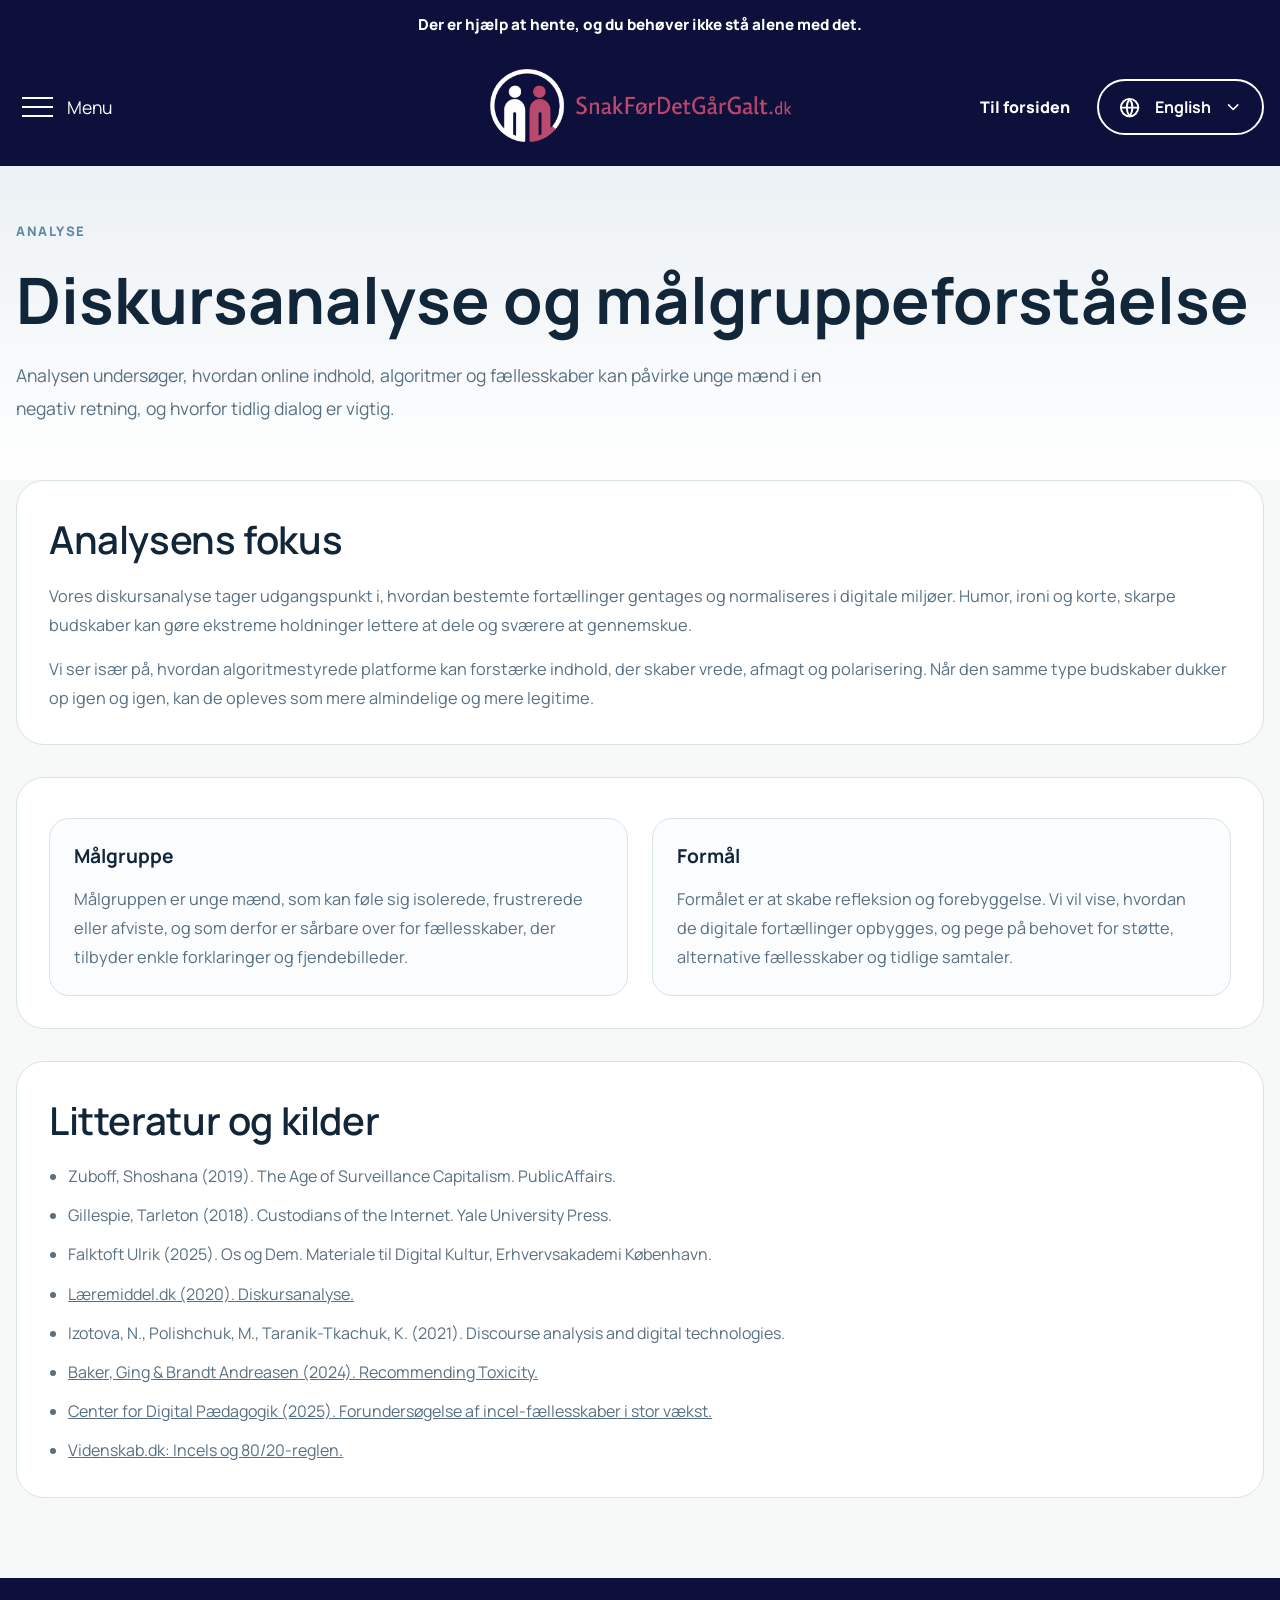
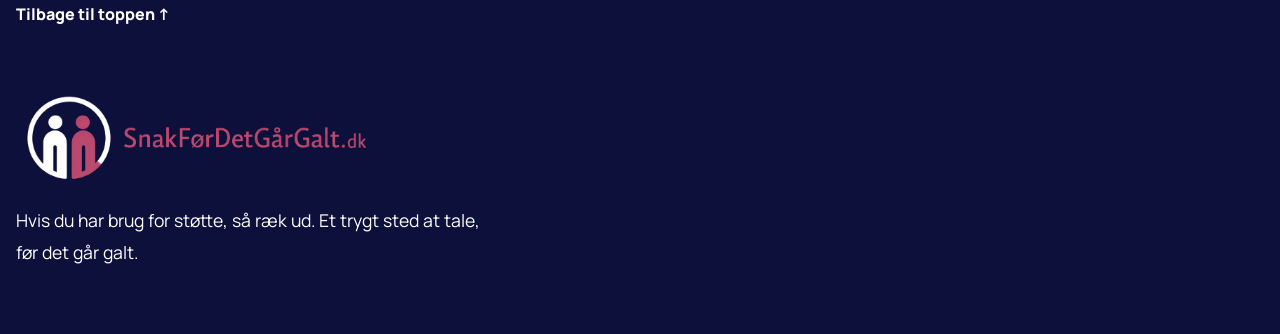
==== analyse.html @ 20763257 "om projekt side og oprydning på forside, plus logo rettet og dark/lighmodee" ====
<!DOCTYPE html>
<html lang="da">
  <head>
    <meta charset="UTF-8" />
    <meta name="viewport" content="width=device-width, initial-scale=1.0" />
    <title>Analyse | SnakFørDetGårGalt.dk</title>
    <meta
      name="description"
      content="Læs analysen bag SnakFørDetGårGalt.dk og projektets arbejde med digitale fællesskaber, algoritmer og forebyggelse."
    />
    <link rel="preconnect" href="https://fonts.googleapis.com" />
    <link rel="preconnect" href="https://fonts.gstatic.com" crossorigin />
    <link
      href="https://fonts.googleapis.com/css2?family=Fraunces:wght@600&family=Manrope:wght@400;500;600;700;800&display=swap"
      rel="stylesheet"
    />
    <link rel="stylesheet" href="style.css" />
  </head>
  <body>
    <a class="skip-link" href="#mainContent">
      <span data-lang="da">Gå til indhold</span>
      <span data-lang="en" hidden>Skip to content</span>
    </a>

    <div class="top-banner">
      <p data-i18n="banner.text">Der er hjælp at hente, og du behøver ikke stå alene med det.</p>
    </div>

    <header class="site-header">
      <div class="header-inner">
        <button class="menu-button" id="menuToggle" type="button" aria-expanded="false" aria-controls="siteMenu">
          <span class="hamburger" aria-hidden="true"></span>
          <span data-i18n="menu.button">Menu</span>
        </button>

        <a class="brand" href="index.html" aria-label="SnakFørDetGårGalt.dk">
          <img src="logo_uden_baggrund.png" alt="SnakFørDetGårGalt.dk" class="brand-image" />
        </a>

        <div class="header-tools">
          <a class="page-back-link" href="index.html">
            <span data-lang="da">Til forsiden</span>
            <span data-lang="en" hidden>Back to home</span>
          </a>
          <button class="language-pill" id="languageToggle" type="button" aria-label="Change language">
            <span class="globe" aria-hidden="true"><svg viewBox="0 0 24 24"><circle cx="12" cy="12" r="9"/><path d="M3 12h18"/><path d="M12 3a15 15 0 0 1 0 18"/><path d="M12 3a15 15 0 0 0 0 18"/></svg></span>
            <span id="languageLabel">English</span>
            <span class="caret" aria-hidden="true"><svg viewBox="0 0 24 24"><path d="M6 9l6 6 6-6"/></svg></span>
          </button>
        </div>
      </div>
    </header>

    <aside class="menu-overlay" id="siteMenu" hidden>
      <div class="menu-panel">
        <button class="menu-close" id="menuClose" type="button">
          <span class="close-icon" aria-hidden="true">×</span>
          <span data-i18n="menu.close">Luk menu</span>
        </button>

        <nav class="menu-list" aria-label="Hovednavigation">
          <a class="menu-item" href="index.html"><span data-i18n="menu.home">Hjem</span></a>
          <a class="menu-item" href="om-projektet.html"><span data-i18n="menu.about">Om projektet</span></a>
          <a class="menu-item" href="analyse.html"><span data-lang="da">Analyse</span><span data-lang="en" hidden>Analysis</span></a>
          <a class="menu-item" href="medieprodukt.html"><span data-lang="da">Medieprodukt</span><span data-lang="en" hidden>Media Product</span></a>
        </nav>
      </div>
    </aside>

    <main id="mainContent">
      <section class="subpage-hero" id="top">
        <div class="content-section">
          <p class="eyebrow"><span data-lang="da">Analyse</span><span data-lang="en" hidden>Analysis</span></p>
          <h1 class="subpage-title"><span data-lang="da">Diskursanalyse og målgruppeforståelse</span><span data-lang="en" hidden>Discourse analysis and understanding the target group</span></h1>
          <p class="subpage-lead"><span data-lang="da">Analysen undersøger, hvordan online indhold, algoritmer og fællesskaber kan påvirke unge mænd i en negativ retning, og hvorfor tidlig dialog er vigtig.</span><span data-lang="en" hidden>The analysis explores how online content, algorithms, and communities can influence young men in a negative direction, and why early dialogue matters.</span></p>
        </div>
      </section>

      <section class="content-section">
        <article class="resource-card subpage-card">
          <div class="production-copy">
            <h2><span data-lang="da">Analysens fokus</span><span data-lang="en" hidden>Focus of the analysis</span></h2>
            <p><span data-lang="da">Vores diskursanalyse tager udgangspunkt i, hvordan bestemte fortællinger gentages og normaliseres i digitale miljøer. Humor, ironi og korte, skarpe budskaber kan gøre ekstreme holdninger lettere at dele og sværere at gennemskue.</span><span data-lang="en" hidden>Our discourse analysis focuses on how certain narratives are repeated and normalized in digital environments. Humor, irony, and short sharp messages can make extreme attitudes easier to share and harder to recognize.</span></p>
            <p><span data-lang="da">Vi ser især på, hvordan algoritmestyrede platforme kan forstærke indhold, der skaber vrede, afmagt og polarisering. Når den samme type budskaber dukker op igen og igen, kan de opleves som mere almindelige og mere legitime.</span><span data-lang="en" hidden>We especially look at how algorithm-driven platforms can amplify content that creates anger, powerlessness, and polarization. When the same type of messages appears again and again, they can feel more common and more legitimate.</span></p>
          </div>
        </article>
      </section>

      <section class="content-section">
        <article class="resource-card subpage-card">
          <div class="production-grid">
            <section class="production-panel">
              <h3><span data-lang="da">Målgruppe</span><span data-lang="en" hidden>Target group</span></h3>
              <p><span data-lang="da">Målgruppen er unge mænd, som kan føle sig isolerede, frustrerede eller afviste, og som derfor er sårbare over for fællesskaber, der tilbyder enkle forklaringer og fjendebilleder.</span><span data-lang="en" hidden>The target group is young men who may feel isolated, frustrated, or rejected, and are therefore vulnerable to communities that offer simple explanations and enemies.</span></p>
            </section>
            <section class="production-panel">
              <h3><span data-lang="da">Formål</span><span data-lang="en" hidden>Purpose</span></h3>
              <p><span data-lang="da">Formålet er at skabe refleksion og forebyggelse. Vi vil vise, hvordan de digitale fortællinger opbygges, og pege på behovet for støtte, alternative fællesskaber og tidlige samtaler.</span><span data-lang="en" hidden>The purpose is to create reflection and prevention. We want to show how digital narratives are built and point to the need for support, alternative communities, and early conversations.</span></p>
            </section>
          </div>
        </article>
      </section>

      <section class="content-section">
        <article class="resource-card subpage-card">
          <div class="production-copy">
            <h2><span data-lang="da">Litteratur og kilder</span><span data-lang="en" hidden>Literature and sources</span></h2>
            <ul class="production-list">
              <li>Zuboff, Shoshana (2019). The Age of Surveillance Capitalism. PublicAffairs.</li>
              <li>Gillespie, Tarleton (2018). Custodians of the Internet. Yale University Press.</li>
              <li>Falktoft Ulrik (2025). Os og Dem. Materiale til Digital Kultur, Erhvervsakademi København.</li>
              <li><a href="https://laeremiddel.dk/wp-content/uploads/2021/04/Diskursanalyse_printversion_2020.pdf" target="_blank" rel="noreferrer">Læremiddel.dk (2020). Diskursanalyse.</a></li>
              <li>Izotova, N., Polishchuk, M., Taranik-Tkachuk, K. (2021). Discourse analysis and digital technologies.</li>
              <li><a href="https://www.dcu.ie/sites/default/files/advanced_processing_technology_editor/2025-12/1.-recommending-toxicity_the-role-of-algorithmic-recommender-functions-on-youtube-shorts-and-tiktok-in-promoting-male-supremacist-influencers-2.pdf" target="_blank" rel="noreferrer">Baker, Ging & Brandt Andreasen (2024). Recommending Toxicity.</a></li>
              <li><a href="https://cfdp.dk/wp-content/uploads/2025/04/Forundersoegelse-Incelfaellesskaber-i-stor-vaekst-Center-for-Digital-Paedagogik.pdf" target="_blank" rel="noreferrer">Center for Digital Pædagogik (2025). Forundersøgelse af incel-fællesskaber i stor vækst.</a></li>
              <li><a href="https://videnskab.dk/kultur-samfund/incels-og-80-20-reglen-forstaa-forskning-bag-kvindehadet-i-ny-tv-serie/" target="_blank" rel="noreferrer">Videnskab.dk: Incels og 80/20-reglen.</a></li>
            </ul>
          </div>
        </article>
      </section>
    </main>

    <footer class="site-footer">
      <a class="return-top" href="#top"><span data-lang="da">Tilbage til toppen ↑</span><span data-lang="en" hidden>Back to top ↑</span></a>
      <div class="footer-main">
        <div class="footer-brand-block">
          <div class="footer-logo">
          <img src="logo_uden_baggrund.png" alt="SnakFørDetGårGalt.dk" class="footer-logo-image" />
          </div>
          <p><span data-lang="da">Hvis du har brug for støtte, så ræk ud. Et trygt sted at tale, før det går galt.</span><span data-lang="en" hidden>If you need support, reach out. A safe place to talk before things go wrong.</span></p>
        </div>
      </div>
    </footer>

    <script src="script.js"></script>
  </body>
</html>
---- style.css ----
﻿:root {
  --blue: #5f89a6;
  --blue-dark: #0d103b;
  --blue-deep: #12263a;
  --line: #84a8c0;
  --bg: #f7f9f8;
  --soft: #eef3f1;
  --text: #10202f;
  --muted: #587083;
  --border: #d8e2e7;
  --surface: #ffffff;
}

body.theme-dark {
  --bg: #101522;
  --soft: #1a2334;
  --text: #edf3f8;
  --muted: #b3c1cf;
  --border: #2d3a50;
  --surface: #161d2b;
  --blue: #edf3f8;
  --blue-dark: #0d103b;
  --blue-deep: #edf3f8;
  --line: #4f6882;
}

* { box-sizing: border-box; }
html { scroll-behavior: smooth; }
body { margin: 0; background: var(--bg); color: var(--text); font-family: "Manrope", sans-serif; }
a { color: inherit; text-decoration: none; }
.skip-link { position: absolute; left: -999px; }
.skip-link:focus { left: 1rem; top: 1rem; z-index: 1000; background: white; padding: 0.75rem 1rem; }

.top-banner { background: var(--blue-dark); color: white; text-align: center; padding: 0.85rem 1rem; font-weight: 800; }
.top-banner p { margin: 0; font-size: 0.95rem; }

.contact-strip { background: var(--blue-dark); border-bottom: 0; }
.contact-strip-inner, .header-inner, .hero-inner, .content-section, .chat-section, .footer-main, .return-top {
  width: min(100% - 2rem, 1400px);
  margin: 0 auto;
}

.contact-strip-inner {
  display: flex;
  justify-content: center;
  gap: 2.25rem;
  padding: 1rem 0;
  flex-wrap: wrap;
}

.contact-strip-inner a, .menu-quick-links a {
  display: inline-flex;
  gap: 0.55rem;
  align-items: center;
  color: white;
  font-weight: 800;
  font-size: 1rem;
}

.menu-quick-links a {
  color: var(--blue-dark);
}

.icon {
  display: inline-flex;
  align-items: center;
  justify-content: center;
  width: 1.35rem;
  height: 1.35rem;
  line-height: 1;
  flex: 0 0 1.35rem;
}

.icon svg,
.search-icon svg,
.globe svg,
.search-submit svg,
.caret svg {
  width: 100%;
  height: 100%;
  display: block;
  stroke: currentColor;
  fill: none;
  stroke-width: 2;
  stroke-linecap: round;
  stroke-linejoin: round;
}
.site-header {
  position: sticky;
  top: 0;
  z-index: 30;
  background: var(--blue-dark);
  border-bottom: 0;
}

.header-inner {
  display: grid;
  grid-template-columns: 1fr auto 1fr;
  align-items: center;
  min-height: 118px;
}

.header-tools {
  justify-self: end;
  display: flex;
  align-items: center;
  gap: 0.4rem;
}

.menu-button, .language-pill {
  display: inline-flex;
  align-items: center;
  gap: 0.85rem;
  background: transparent;
  border: 0;
  color: white;
  font: inherit;
  font-size: 1rem;
  cursor: pointer;
}

.menu-button { justify-self: start; font-size: 1.1rem; }
.hamburger { width: 31px; height: 2px; background: currentColor; position: relative; }
.hamburger::before, .hamburger::after {
  content: "";
  position: absolute;
  left: 0;
  width: 31px;
  height: 2px;
  background: currentColor;
}
.hamburger::before { top: -9px; }
.hamburger::after { top: 9px; }

.brand, .footer-logo {
  display: flex;
  align-items: center;
}

.brand { justify-self: center; }

.brand-image {
  display: block;
  width: min(320px, 32vw);
  height: auto;
}

.footer-logo-image {
  display: block;
  width: min(360px, 100%);
  height: auto;
}

.language-pill {
  border: 2px solid #ffffff;
  border-radius: 999px;
  padding: 0.9rem 1.2rem;
  font-weight: 700;
  justify-content: center;
}

.globe,
.caret {
  display: inline-flex;
  align-items: center;
  justify-content: center;
  line-height: 1;
}

.globe {
  width: 1.45rem;
  height: 1.45rem;
  flex: 0 0 1.45rem;
}

.caret {
  width: 1.15rem;
  height: 1.15rem;
  flex: 0 0 1.15rem;
  transform: none;
}

.search-trigger {
  display: inline-flex;
  align-items: center;
  gap: 0.85rem;
  border: 0;
  background: transparent;
  color: white;
  font: inherit;
  cursor: pointer;
}

.search-icon {
  display: inline-flex;
  align-items: center;
  justify-content: center;
  width: 1.65rem;
  height: 1.65rem;
  line-height: 1;
}

.search-panel {
  position: fixed;
  top: 118px;
  left: 50%;
  transform: translateX(-50%);
  z-index: 35;
  width: min(calc(100% - 4.5rem), 1065px);
}

.search-panel-inner {
  background: #0d103b;
  border: 1px solid #0d103b;
  border-radius: 24px;
  padding: 1.2rem 1.2rem 1rem;
  box-shadow: 0 14px 28px rgba(8, 10, 32, 0.24);
}

.search-box {
  display: grid;
  grid-template-columns: 1fr auto;
  align-items: center;
  gap: 0.75rem;
  min-height: 64px;
  padding: 0.4rem 0.45rem 0.4rem 1rem;
  border: 1px solid var(--line);
  border-radius: 16px;
  background: #f5f8fb;
}

.search-box input {
  width: 100%;
  border: 0;
  background: transparent;
  color: var(--text);
  font: inherit;
  font-size: 1rem;
}

.search-box input::placeholder {
  color: #6b7481;
  opacity: 1;
}

.search-box input:focus {
  outline: none;
}

.search-submit {
  min-width: 86px;
  height: 46px;
  margin-right: 0;
  border: 0;
  border-radius: 12px;
  background: var(--blue-dark);
  color: white;
  font-size: 1rem;
  font-weight: 700;
  cursor: pointer;
  padding: 0 1rem;
  display: inline-flex;
  align-items: center;
  justify-content: center;
}

.search-submit span {
  display: inline-flex;
  width: 1.1rem;
  height: 1.1rem;
}

.search-close {
  display: flex;
  align-items: center;
  justify-content: center;
  gap: 0.65rem;
  margin: 1.5rem auto 0;
  border: 0;
  background: transparent;
  color: white;
  font: inherit;
  font-size: 1.05rem;
  font-weight: 800;
  cursor: pointer;
}

.menu-overlay {
  position: fixed;
  inset: 0;
  background: rgba(17, 33, 79, 0.16);
  z-index: 40;
  overflow: hidden;
}

.menu-panel {
  width: min(670px, 100%);
  height: 100vh;
  background: var(--surface);
  box-shadow: 24px 0 50px rgba(17, 33, 79, 0.14);
  overflow-y: auto;
  overscroll-behavior: contain;
  -webkit-overflow-scrolling: touch;
}

.menu-close {
  width: auto;
  margin: 0.9rem 0 0 1rem;
  background: transparent;
  color: var(--text);
  border: 0;
  display: flex;
  align-items: center;
  gap: 0.8rem;
  padding: 0.5rem 0.25rem;
  font: inherit;
  font-size: 0.92rem;
  font-weight: 700;
  cursor: pointer;
  border-radius: 0;
  justify-content: flex-start;
}

.close-icon { font-size: 2.4rem; line-height: 1; font-weight: 300; }
.menu-quick-links { display: flex; gap: 1.5rem; padding: 1.2rem 2rem; border-bottom: 1px solid var(--border); flex-wrap: wrap; }
.menu-list { display: grid; }
.menu-item {
  border-bottom: 1px solid rgba(132, 168, 192, 0.7);
  color: var(--blue-deep);
  font-size: clamp(1.1rem, 2.1vw, 1.45rem);
  font-weight: 600;
  letter-spacing: 0.01em;
}
.menu-item > span, .menu-item > a, .menu-item summary, .menu-item[href] { display: block; padding: 1.5rem 2.5rem; }
.menu-item[href] { color: var(--blue-dark); }
.menu-item summary { list-style: none; cursor: pointer; position: relative; }
.menu-item summary::-webkit-details-marker { display: none; }
.menu-item summary::after {
  content: "";
  position: absolute;
  right: 2rem;
  top: 50%;
  width: 1.15rem;
  height: 1.15rem;
  transform: translateY(-50%);
  border-right: 3px solid currentColor;
  border-bottom: 3px solid currentColor;
  rotate: 45deg;
}

.menu-item[open] summary::after {
  rotate: 225deg;
}

.submenu { display: grid; padding: 0 0 1rem; }
.submenu a {
  padding: 0.7rem 2.8rem 0.9rem;
  color: var(--muted);
  font-size: 0.95rem;
  font-weight: 500;
  line-height: 1.5;
}

.theme-menu-button {
  display: block;
  width: calc(100% - 3.2rem);
  margin: 0.25rem 1.6rem 1.25rem;
  padding: 0;
  border: 0;
  background: transparent;
  color: var(--muted);
  font: inherit;
  font-size: 0.95rem;
  font-weight: 600;
  text-align: left;
  cursor: pointer;
}

.theme-menu-button:hover,
.theme-menu-button:focus-visible {
  color: var(--blue-dark);
  outline: none;
}
.menu-feature-buttons {
  display: grid;
  grid-template-columns: repeat(2, minmax(0, 1fr));
  gap: 1rem;
  padding: 1.5rem 2rem 2rem;
}

.menu-feature-button,
.production-page-link,
.page-back-link {
  display: inline-flex;
  align-items: center;
  justify-content: center;
  min-height: 58px;
  padding: 0.9rem 1.25rem;
  border-radius: 999px;
  background: var(--blue-dark);
  color: white;
  font-weight: 800;
  text-align: center;
}

.hero {
  padding: 1rem 0 4.5rem;
  background:
    linear-gradient(180deg, rgba(95, 137, 166, 0.08), rgba(95, 137, 166, 0)),
    var(--bg);
}

.hero-inner { max-width: 1120px; }

.hero-intro {
  max-width: 900px;
  margin: 0 auto;
  text-align: center;
}

.hero-kicker {
  margin: 1.5rem 0 0;
  color: var(--blue);
  font-size: 0.82rem;
  font-weight: 800;
  letter-spacing: 0.14em;
  text-transform: uppercase;
}

.hero h1 {
  max-width: 12ch;
  margin: 1.25rem auto 0;
  font-size: clamp(3rem, 5vw, 5.3rem);
  line-height: 1.02;
  font-weight: 800;
  text-align: center;
  color: var(--blue-deep);
}

.hero-copy {
  max-width: 54rem;
  margin: 1.8rem auto 0;
  font-size: clamp(1.15rem, 2vw, 1.5rem);
  line-height: 1.8;
  text-align: center;
  color: var(--blue-deep);
}

.help-cards {
  display: flex;
  justify-content: center;
  gap: 1rem;
  flex-wrap: wrap;
  margin-top: 3rem;
}

.help-card {
  display: inline-flex;
  align-items: center;
  justify-content: center;
  gap: 0.7rem;
  min-width: 195px;
  padding: 1.45rem 2rem;
  background: var(--blue-dark);
  color: white;
  border-radius: 999px;
  font-size: 1rem;
  font-weight: 800;
}

.help-card.wide { min-width: 290px; }
.content-section { padding: 0 0 2rem; }
.info-card, .resource-card, .chat-shell { border: 1px solid var(--border); background: var(--surface); }
.info-card, .resource-card { padding: 2rem; }
.info-card.soft { background: var(--soft); }
.resource-card { border-radius: 20px; }
.resource-layout {
  display: grid;
  grid-template-columns: minmax(0, 1.2fr) minmax(260px, 0.8fr);
  gap: 1.5rem;
  align-items: center;
}

.resource-copy {
  min-width: 0;
}

.resource-layout .resource-copy {
  display: flex;
  flex-direction: column;
  justify-content: center;
}

.resource-layout .resource-copy .resource-download {
  align-self: flex-start;
}

.project-material-label {
  margin: 0.5rem 0 0;
  font-weight: 800;
  color: var(--blue-deep);
}

.resource-image-wrap {
  display: flex;
  flex-direction: column;
  justify-content: center;
  align-items: center;
  gap: 0.9rem;
}

.resource-image {
  width: 100%;
  max-width: 340px;
  height: auto;
  border-radius: 20px;
  display: block;
  opacity: 0.78;
  filter: brightness(1.12);
}

.resource-download {
  color: var(--blue);
  font-weight: 800;
  text-decoration: underline;
  text-align: center;
}
.production-card {
  border-radius: 20px;
}
.production-copy {
  display: grid;
  gap: 1rem;
}
.production-copy > p {
  margin: 0;
}
.production-links {
  display: flex;
  flex-wrap: wrap;
  gap: 1rem 1.5rem;
  margin-top: 0.25rem;
}
.production-links a {
  color: var(--blue);
  font-weight: 800;
  text-decoration: underline;
}
.production-button-grid {
  display: grid;
  grid-template-columns: repeat(2, minmax(0, 1fr));
  gap: 1rem;
  margin-top: 0.5rem;
}
.project-page-link {
  display: inline-flex;
  align-items: center;
  justify-content: center;
  margin-top: 1rem;
  min-height: 54px;
  padding: 0.85rem 1.25rem;
  border: 1px solid var(--line);
  border-radius: 999px;
  color: var(--blue-dark);
  font-weight: 700;
  width: fit-content;
}
.production-quote {
  margin: 0.5rem 0 0;
  padding: 1.25rem 1.4rem;
  border-left: 4px solid var(--blue);
  background: #f3f7fb;
  border-radius: 20px;
  color: var(--blue-deep);
  font-size: 1.05rem;
  line-height: 1.8;
}
.production-grid {
  display: grid;
  grid-template-columns: repeat(2, minmax(0, 1fr));
  gap: 1.5rem;
  margin-top: 0.5rem;
}
.production-panel {
  padding: 1.5rem;
  border: 1px solid var(--border);
  border-radius: 20px;
  background: #fbfcfd;
}
.production-panel h3 {
  margin: 0 0 1rem;
  color: var(--blue-deep);
  font-size: 1.2rem;
}
.production-panel p {
  margin: 0 0 1rem;
}
.production-panel p:last-child {
  margin-bottom: 0;
}
.production-list {
  margin: 0;
  padding-left: 1.2rem;
  display: grid;
  gap: 0.75rem;
  color: var(--muted);
  line-height: 1.7;
}
.production-list a {
  color: var(--muted);
  text-decoration: underline;
}
.subpage-hero {
  padding: 3.5rem 0 1.5rem;
  background:
    linear-gradient(180deg, rgba(95, 137, 166, 0.12), rgba(95, 137, 166, 0)),
    var(--surface);
}

.subpage-title {
  margin: 0;
  font-size: clamp(2.4rem, 5vw, 4.2rem);
  color: var(--blue-deep);
}

.subpage-lead {
  max-width: 52rem;
  margin: 1rem 0 0;
  color: var(--muted);
  font-size: 1.1rem;
  line-height: 1.85;
}

.subpage-action-grid {
  max-width: 32rem;
  margin-top: 1.5rem;
}

.subpage-card {
  border-radius: 28px;
}
.eyebrow { margin: 0 0 1rem; color: var(--blue); font-size: 0.82rem; font-weight: 800; letter-spacing: 0.12em; text-transform: uppercase; }
h2 { margin: 0; font-family: "Fraunces", serif; font-size: clamp(1.9rem, 3.4vw, 3rem); }
.production-copy h2 {
  font-family: "Manrope", sans-serif;
  font-size: clamp(1.8rem, 3vw, 2.5rem);
  font-weight: 600;
  letter-spacing: -0.01em;
  color: var(--blue-deep);
}
.info-card p, .resource-card p { color: var(--muted); line-height: 1.75; font-size: 1.02rem; }

.feature-stack {
  display: grid;
  gap: 2.25rem;
}

.feature-band {
  position: relative;
  min-height: 470px;
  display: flex;
  align-items: center;
}

.feature-visual {
  width: min(100%, 980px);
  height: 470px;
  border-radius: 20px;
  position: relative;
  overflow: hidden;
}

.feature-image {
  width: 100%;
  height: 100%;
  object-fit: cover;
  display: block;
  border-radius: 20px;
}

.teal-visual {
  margin-left: auto;
  background:
    linear-gradient(90deg, rgba(91, 138, 171, 0.78), rgba(91, 138, 171, 0.12)),
    linear-gradient(135deg, #d8e8ef, #edf4f1 58%, #d9ece3);
}

.forest-visual {
  margin-right: auto;
  background:
    linear-gradient(90deg, rgba(54, 109, 99, 0.72), rgba(54, 109, 99, 0.12)),
    linear-gradient(135deg, #d6e4dc, #edf3ef 54%, #d3e8e1);
}

.rose-visual {
  margin-left: auto;
  background:
    linear-gradient(90deg, rgba(89, 132, 170, 0.7), rgba(170, 96, 138, 0.2)),
    linear-gradient(135deg, #dce8f0, #f1f2f6 54%, #efd8e6);
}

.visual-placeholder {
  position: absolute;
  inset: 0;
  display: flex;
  align-items: center;
  justify-content: center;
  color: rgba(16, 32, 47, 0.52);
  font-size: 1.15rem;
  font-weight: 700;
  letter-spacing: 0.08em;
  text-transform: uppercase;
}

.visual-placeholder::before,
.visual-placeholder::after {
  content: "";
  position: absolute;
  border-radius: 999px;
  background: rgba(255, 255, 255, 0.26);
}

.visual-placeholder::before {
  width: 320px;
  height: 320px;
  left: 9%;
  top: 14%;
}

.visual-placeholder::after {
  width: 420px;
  height: 420px;
  right: -80px;
  bottom: -120px;
}

.feature-copy-card {
  position: absolute;
  z-index: 2;
  width: min(100%, 650px);
  padding: 2.6rem 2.8rem;
  background: rgba(250, 251, 255, 0.96);
  border: 1px solid rgba(216, 226, 231, 0.9);
  border-radius: 28px;
  box-shadow: 0 18px 42px rgba(17, 33, 79, 0.08);
}

.feature-copy-card p {
  color: var(--text);
  font-size: 1.05rem;
  line-height: 1.8;
}

.feature-band-left .feature-copy-card {
  left: 4.5%;
}

.feature-band-right .feature-copy-card {
  right: 4.5%;
}

.chat-section { padding: 0 0 2rem; }
.chat-shell {
  border-radius: 20px;
  overflow: hidden;
  display: flex;
  flex-direction: column;
}
.chat-section.chat-expanded {
  position: fixed;
  inset: 0;
  z-index: 60;
  width: 100%;
  max-width: none;
  margin: 0;
  padding: 0;
  background: rgba(16, 32, 47, 0.28);
  display: flex;
  align-items: stretch;
  justify-content: center;
}

.chat-section.chat-expanded .chat-shell {
  width: 100%;
  height: 100vh;
  max-width: none;
  border-radius: 0;
  border: 0;
}

.chat-section.chat-expanded .chat-messages {
  max-height: none;
  height: auto;
}

.chat-section.chat-expanded .chat-input {
  padding-bottom: 1.75rem;
}

.chat-header {
  display: flex;
  justify-content: space-between;
  align-items: center;
  gap: 1rem;
  padding: 1.25rem 1.5rem;
  background: #f6f9fb;
  border-bottom: 1px solid var(--border);
  position: relative;
}

.chat-header strong { display: block; margin-bottom: 0.2rem; font-size: 1.05rem; padding-right: 2.2rem; }
.chat-header p { margin: 0; color: var(--muted); }
.status-dot {
  padding: 0.45rem 0.8rem;
  background: #dbeadf;
  color: #315d49;
  font-size: 0.85rem;
  font-weight: 800;
  border-radius: 999px;
  margin-right: 2.2rem;
}
.chat-close {
  display: block;
  position: absolute;
  right: 0.9rem;
  top: 1.1rem;
  border: 0;
  background: rgba(13, 16, 59, 0.08);
  color: var(--text);
  font: inherit;
  font-size: 1.6rem;
  line-height: 1;
  cursor: pointer;
  padding: 0.25rem 0.45rem;
  border-radius: 999px;
}

.chat-section.chat-expanded .chat-close {
  display: block;
}

.chat-messages {
  min-height: 320px;
  max-height: 430px;
  flex: 1 1 auto;
  min-width: 0;
  min-height: 0;
  overflow-y: auto;
  padding: 1.5rem;
  display: flex;
  flex-direction: column;
  gap: 0.9rem;
}

.message { max-width: 70%; padding: 1rem 1.1rem; border-radius: 20px; }
.message.assistant { background: #edf4fb; }
.message.user { margin-left: auto; background: var(--blue-dark); color: white; }
.message p { margin: 0; line-height: 1.6; }

.chat-input {
  display: grid;
  grid-template-columns: 1fr auto;
  gap: 0.75rem;
  padding: 1rem 1.5rem 1.5rem;
  border-top: 1px solid var(--border);
  flex: 0 0 auto;
  background: var(--surface);
}

.chat-input input { width: 100%; border: 1px solid var(--border); padding: 1rem; font: inherit; border-radius: 20px; }
.primary-button { border: 0; background: var(--blue-dark); color: white; font: inherit; font-weight: 800; padding: 1rem 1.4rem; cursor: pointer; border-radius: 20px; }
.source-list { margin: 1.25rem 0 0; padding-left: 1.2rem; display: grid; gap: 0.7rem; color: var(--muted); line-height: 1.7; }
.source-list a { color: var(--muted); text-decoration: underline; }

.site-footer { margin-top: 3rem; background: var(--blue-dark); color: white; }
.return-top { display: block; padding: 1.6rem 0; color: white; font-weight: 800; }
.footer-main { display: grid; grid-template-columns: 1.1fr 1fr; gap: 3rem; padding: 2.5rem 0 3rem; }
.footer-logo { align-items: flex-start; margin-bottom: 1rem; }
.footer-brand-block p { max-width: 30rem; font-size: 1.1rem; line-height: 1.8; color: white; }
.footer-main-project {
  grid-template-columns: auto 1fr auto;
  align-items: center;
}

.footer-logo-wrap {
  display: contents;
}

.footer-logo-project {
  display: flex;
  justify-content: center;
  align-items: center;
  width: 100%;
  grid-column: 2;
  justify-self: center;
  margin-bottom: 0;
}

.return-top-project {
  width: auto;
  margin: 0;
  padding: 0;
  grid-column: 1;
  justify-self: start;
  text-align: left;
  white-space: nowrap;
}

.footer-logo-project .footer-logo-image {
  width: min(320px, 32vw);
  margin: 0 auto;
}

.footer-brand-block-project {
  display: flex;
  grid-column: 3;
  justify-content: flex-end;
}

.footer-brand-block-project p {
  max-width: 18rem;
  text-align: center;
  margin: 0;
}
.footer-links-grid { display: grid; grid-template-columns: repeat(3, minmax(0, 1fr)); gap: 1.5rem; }
.footer-column { display: grid; gap: 1rem; align-content: start; }
.footer-column a { color: white; text-decoration: underline; line-height: 1.5; }
.sr-only { position: absolute; width: 1px; height: 1px; padding: 0; margin: -1px; overflow: hidden; clip: rect(0, 0, 0, 0); border: 0; }

body.theme-dark .theme-menu-button:hover,
body.theme-dark .theme-menu-button:focus-visible {
  color: white;
}

body.theme-dark .message.assistant {
  background: #243149;
}

body.theme-dark .top-banner,
body.theme-dark .contact-strip,
body.theme-dark .site-header,
body.theme-dark .search-panel-inner,
body.theme-dark .primary-button,
body.theme-dark .message.user,
body.theme-dark .site-footer {
  background: #ffffff;
  color: #10202f;
}

body.theme-dark .top-banner p,
body.theme-dark .contact-strip-inner a,
body.theme-dark .menu-button,
body.theme-dark .language-pill,
body.theme-dark .search-trigger,
body.theme-dark .primary-button,
body.theme-dark .message.user,
body.theme-dark .return-top,
body.theme-dark .footer-brand-block p,
body.theme-dark .footer-column a {
  color: #10202f;
}

body.theme-dark .language-pill {
  border-color: #10202f;
}

body.theme-dark .menu-item,
body.theme-dark .menu-item > a,
body.theme-dark .menu-item summary,
body.theme-dark .menu-item[href],
body.theme-dark .submenu a {
  color: #edf3f8;
}

body.theme-dark .menu-item summary::after {
  border-color: #edf3f8;
}

body.theme-dark .project-page-link {
  color: #edf3f8;
  border-color: #4f6882;
}

body.theme-dark .production-links a,
body.theme-dark .resource-download,
body.theme-dark .page-back-link,
body.theme-dark .menu-quick-links a,
body.theme-dark .source-list a {
  color: #edf3f8;
}

body.theme-dark .feature-copy-card {
  background: rgba(22, 29, 43, 0.94);
  border-color: rgba(79, 104, 130, 0.8);
}

body.theme-dark .feature-copy-card p,
body.theme-dark .feature-copy-card h2,
body.theme-dark .feature-copy-card .eyebrow {
  color: #edf3f8;
}

body.theme-dark .chat-header strong,
body.theme-dark .chat-header p {
  color: #edf3f8;
}

body.theme-dark .chat-header {
  background: #1b2434;
  border-bottom-color: #33445d;
}

body.theme-dark .status-dot {
  background: #243149;
  color: #edf3f8;
}

body.theme-dark .chat-close {
  background: rgba(237, 243, 248, 0.08);
  color: #edf3f8;
}

body.theme-dark .resource-card p,
body.theme-dark .production-copy > p,
body.theme-dark .production-panel p,
body.theme-dark .production-list,
body.theme-dark .production-list a,
body.theme-dark .subpage-lead {
  color: #d3dde7;
}

body.theme-dark .production-panel {
  background: #1b2434;
  border-color: #33445d;
}

body.theme-dark .production-quote {
  background: #1b2434;
  color: #edf3f8;
  border-left-color: #4f6882;
}

body.theme-dark .production-panel h3,
body.theme-dark .production-copy h2,
body.theme-dark .eyebrow,
body.theme-dark .subpage-title,
body.theme-dark h2 {
  color: #edf3f8;
}

body.theme-dark .search-box {
  background: #0f1522;
  border-color: #33445d;
}

body.theme-dark .search-box input {
  color: white;
}

body.theme-dark .search-box input::placeholder {
  color: #aebdcb;
}

body.theme-dark .page-back-link {
  border-color: #4a6078;
  color: white;
}

@media (max-width: 980px) {
  .header-inner,
  .footer-main,
  .footer-links-grid {
    grid-template-columns: 1fr;
  }
  .header-inner {
    grid-template-areas:
      "brand"
      "tools"
      "menu";
    justify-items: center;
    gap: 1rem;
    min-height: auto;
    padding: 1.2rem 0 1.4rem;
  }
  .brand {
    grid-area: brand;
    justify-self: center;
  }
  .header-tools {
    grid-area: tools;
    justify-self: center;
    width: auto;
    flex-wrap: wrap;
    justify-content: center;
  }
  .menu-button {
    grid-area: menu;
    justify-self: center;
  }
  .search-panel {
    top: 210px;
  }
  .feature-band {
    min-height: auto;
    display: grid;
    gap: 1rem;
  }
  .feature-visual {
    width: 100%;
    height: 320px;
    margin: 0;
  }
  .feature-copy-card {
    position: relative;
    left: auto;
    right: auto;
    width: 100%;
    margin-top: -3rem;
  }
  .resource-layout,
  .production-grid,
  .production-button-grid,
  .menu-feature-buttons {
    grid-template-columns: 1fr;
  }
  .footer-main-project {
    grid-template-columns: 1fr;
    justify-items: center;
    text-align: center;
  }
  .footer-logo-wrap {
    flex-direction: column;
  }
  .footer-brand-block-project {
    justify-content: center;
  }
  .footer-brand-block-project p {
    text-align: center;
  }
}

@media (max-width: 720px) {
  .contact-strip-inner {
    justify-content: center;
    gap: 1.4rem;
  }
  .header-inner {
    grid-template-columns: auto auto;
    grid-template-areas:
      "brand brand"
      "menu tools";
    align-items: center;
    gap: 0.75rem;
    padding: 0.9rem 0 1rem;
  }
  .brand-image { width: min(240px, 58vw); }
  .brand {
    grid-area: brand;
    justify-self: center;
  }
  .header-tools {
    grid-area: tools;
    justify-self: end;
    width: auto;
    gap: 0.45rem;
    justify-content: flex-end;
    flex-wrap: nowrap;
  }
  .search-trigger {
    width: auto;
    gap: 0.45rem;
    font-size: 0.92rem;
  }
  .language-pill {
    flex: 0 0 auto;
    width: auto;
    justify-content: center;
    padding: 0.7rem 0.9rem;
    font-size: 0.92rem;
  }
  .menu-button {
    grid-area: menu;
    width: auto;
    justify-content: flex-start;
    justify-self: start;
  }
  .search-panel {
    top: 222px;
    width: calc(100% - 1rem);
  }
  .search-panel-inner {
    padding: 1rem 1rem 1.2rem;
    border-radius: 24px;
  }
  .search-box {
    min-height: 58px;
    padding-left: 0.9rem;
  }
  .search-submit {
    min-width: 74px;
    height: 42px;
    font-size: 0.95rem;
  }
  .hero h1 { margin-top: 1rem; }
  .chat-input { grid-template-columns: 1fr; }
  .chat-section.chat-expanded .chat-shell { height: 100vh; }
  .chat-section.chat-expanded .chat-messages { height: auto; }
  .menu-close { width: auto; margin: 0.5rem 0 0 0.65rem; }
  .menu-quick-links { padding: 1rem; }
  .menu-item > a, .menu-item summary, .menu-item[href] { padding: 1.4rem 1.2rem; }
  .submenu a { padding: 0.7rem 1.6rem 0.9rem; }
  .help-card, .help-card.wide { width: 100%; min-width: 0; }
  .page-back-link {
    width: 100%;
  }
}
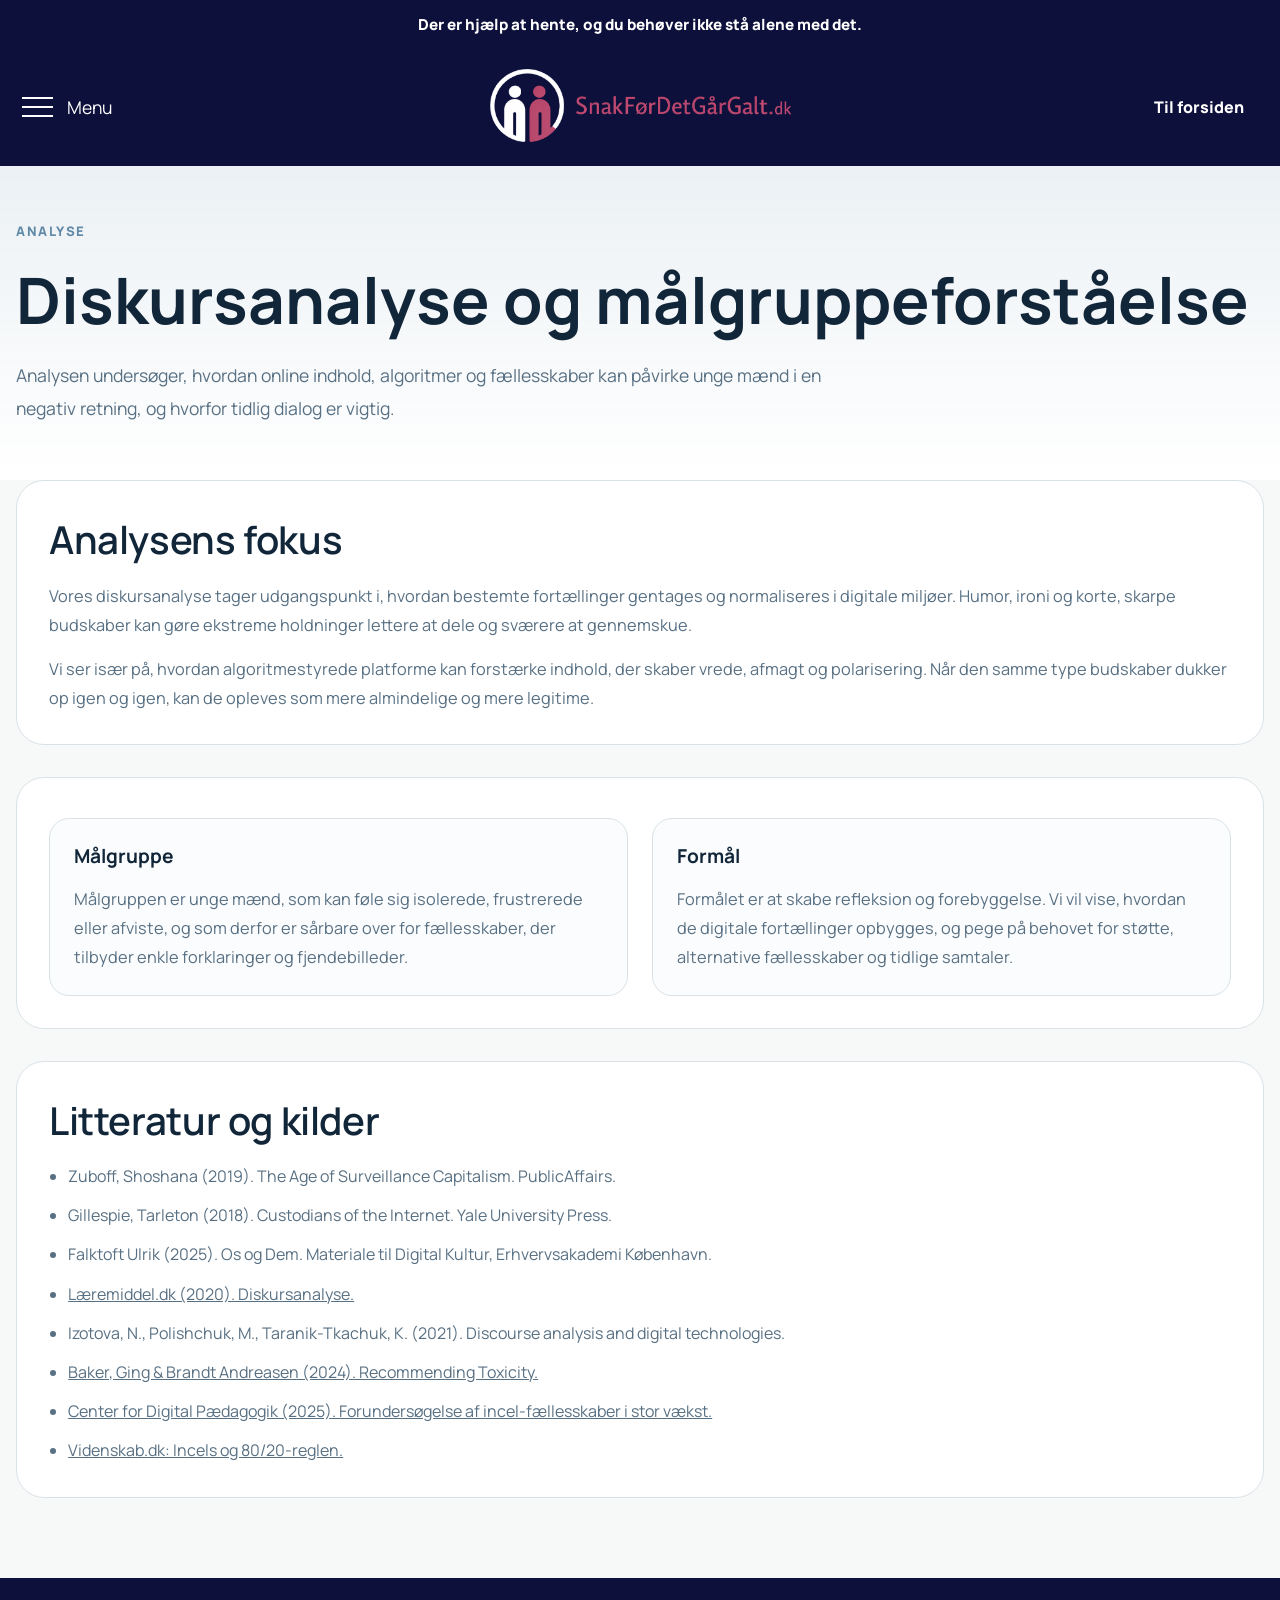
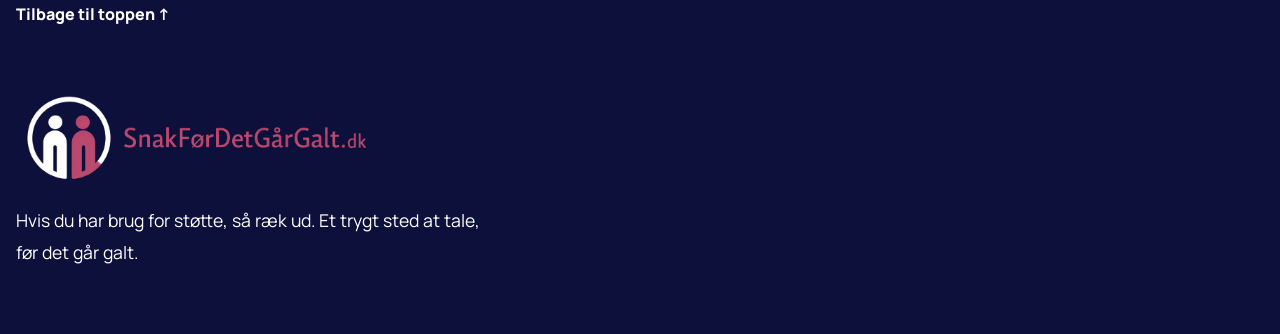
==== commit 6e022b29: "aa" ====
--- a/analyse.html
+++ b/analyse.html
@@ -42,11 +42,6 @@
             <span data-lang="da">Til forsiden</span>
             <span data-lang="en" hidden>Back to home</span>
           </a>
-          <button class="language-pill" id="languageToggle" type="button" aria-label="Change language">
-            <span class="globe" aria-hidden="true"><svg viewBox="0 0 24 24"><circle cx="12" cy="12" r="9"/><path d="M3 12h18"/><path d="M12 3a15 15 0 0 1 0 18"/><path d="M12 3a15 15 0 0 0 0 18"/></svg></span>
-            <span id="languageLabel">English</span>
-            <span class="caret" aria-hidden="true"><svg viewBox="0 0 24 24"><path d="M6 9l6 6 6-6"/></svg></span>
-          </button>
         </div>
       </div>
     </header>
@@ -63,6 +58,15 @@
           <a class="menu-item" href="om-projektet.html"><span data-i18n="menu.about">Om projektet</span></a>
           <a class="menu-item" href="analyse.html"><span data-lang="da">Analyse</span><span data-lang="en" hidden>Analysis</span></a>
           <a class="menu-item" href="medieprodukt.html"><span data-lang="da">Medieprodukt</span><span data-lang="en" hidden>Media Product</span></a>
+          <a class="menu-item" href="javascript:void(0)" aria-disabled="true"><span data-i18n="menu.interpretation">Sprog og tilgængelighed</span></a>
+          <div class="menu-accessibility-actions">
+            <button class="theme-menu-button" type="button" id="languageToggle" aria-label="Change language">
+              <span id="languageLabel">English</span>
+            </button>
+            <button class="theme-menu-button" type="button" data-theme-toggle>
+              <span data-theme-label>Dark mode</span>
+            </button>
+          </div>
         </nav>
       </div>
     </aside>
--- a/style.css
+++ b/style.css
@@ -253,8 +253,8 @@
   margin-right: 0;
   border: 0;
   border-radius: 12px;
-  background: var(--blue-dark);
-  color: white;
+  background: #ffffff;
+  color: #10202f;
   font-size: 1rem;
   font-weight: 700;
   cursor: pointer;
@@ -376,6 +376,18 @@
   cursor: pointer;
 }
 
+.menu-accessibility-actions {
+  display: grid;
+  grid-template-columns: repeat(2, minmax(0, 1fr));
+  gap: 0.75rem;
+  margin: 0.25rem 1.6rem 1.25rem;
+}
+
+.menu-accessibility-actions .theme-menu-button {
+  width: 100%;
+  margin: 0;
+}
+
 .theme-menu-button:hover,
 .theme-menu-button:focus-visible {
   color: var(--blue-dark);
@@ -940,6 +952,7 @@
 body.theme-dark .contact-strip,
 body.theme-dark .site-header,
 body.theme-dark .search-panel-inner,
+body.theme-dark .help-card,
 body.theme-dark .primary-button,
 body.theme-dark .message.user,
 body.theme-dark .site-footer {
@@ -949,6 +962,7 @@
 
 body.theme-dark .top-banner p,
 body.theme-dark .contact-strip-inner a,
+body.theme-dark .help-card,
 body.theme-dark .menu-button,
 body.theme-dark .language-pill,
 body.theme-dark .search-trigger,
@@ -1011,8 +1025,8 @@
 }
 
 body.theme-dark .status-dot {
-  background: #243149;
-  color: #edf3f8;
+  background: #dbeadf;
+  color: #315d49;
 }
 
 body.theme-dark .chat-close {
@@ -1209,6 +1223,11 @@
   .menu-quick-links { padding: 1rem; }
   .menu-item > a, .menu-item summary, .menu-item[href] { padding: 1.4rem 1.2rem; }
   .submenu a { padding: 0.7rem 1.6rem 0.9rem; }
+  .menu-accessibility-actions {
+    grid-template-columns: 1fr;
+    gap: 0.4rem;
+    margin: 0.25rem 1.2rem 1.1rem;
+  }
   .help-card, .help-card.wide { width: 100%; min-width: 0; }
   .page-back-link {
     width: 100%;
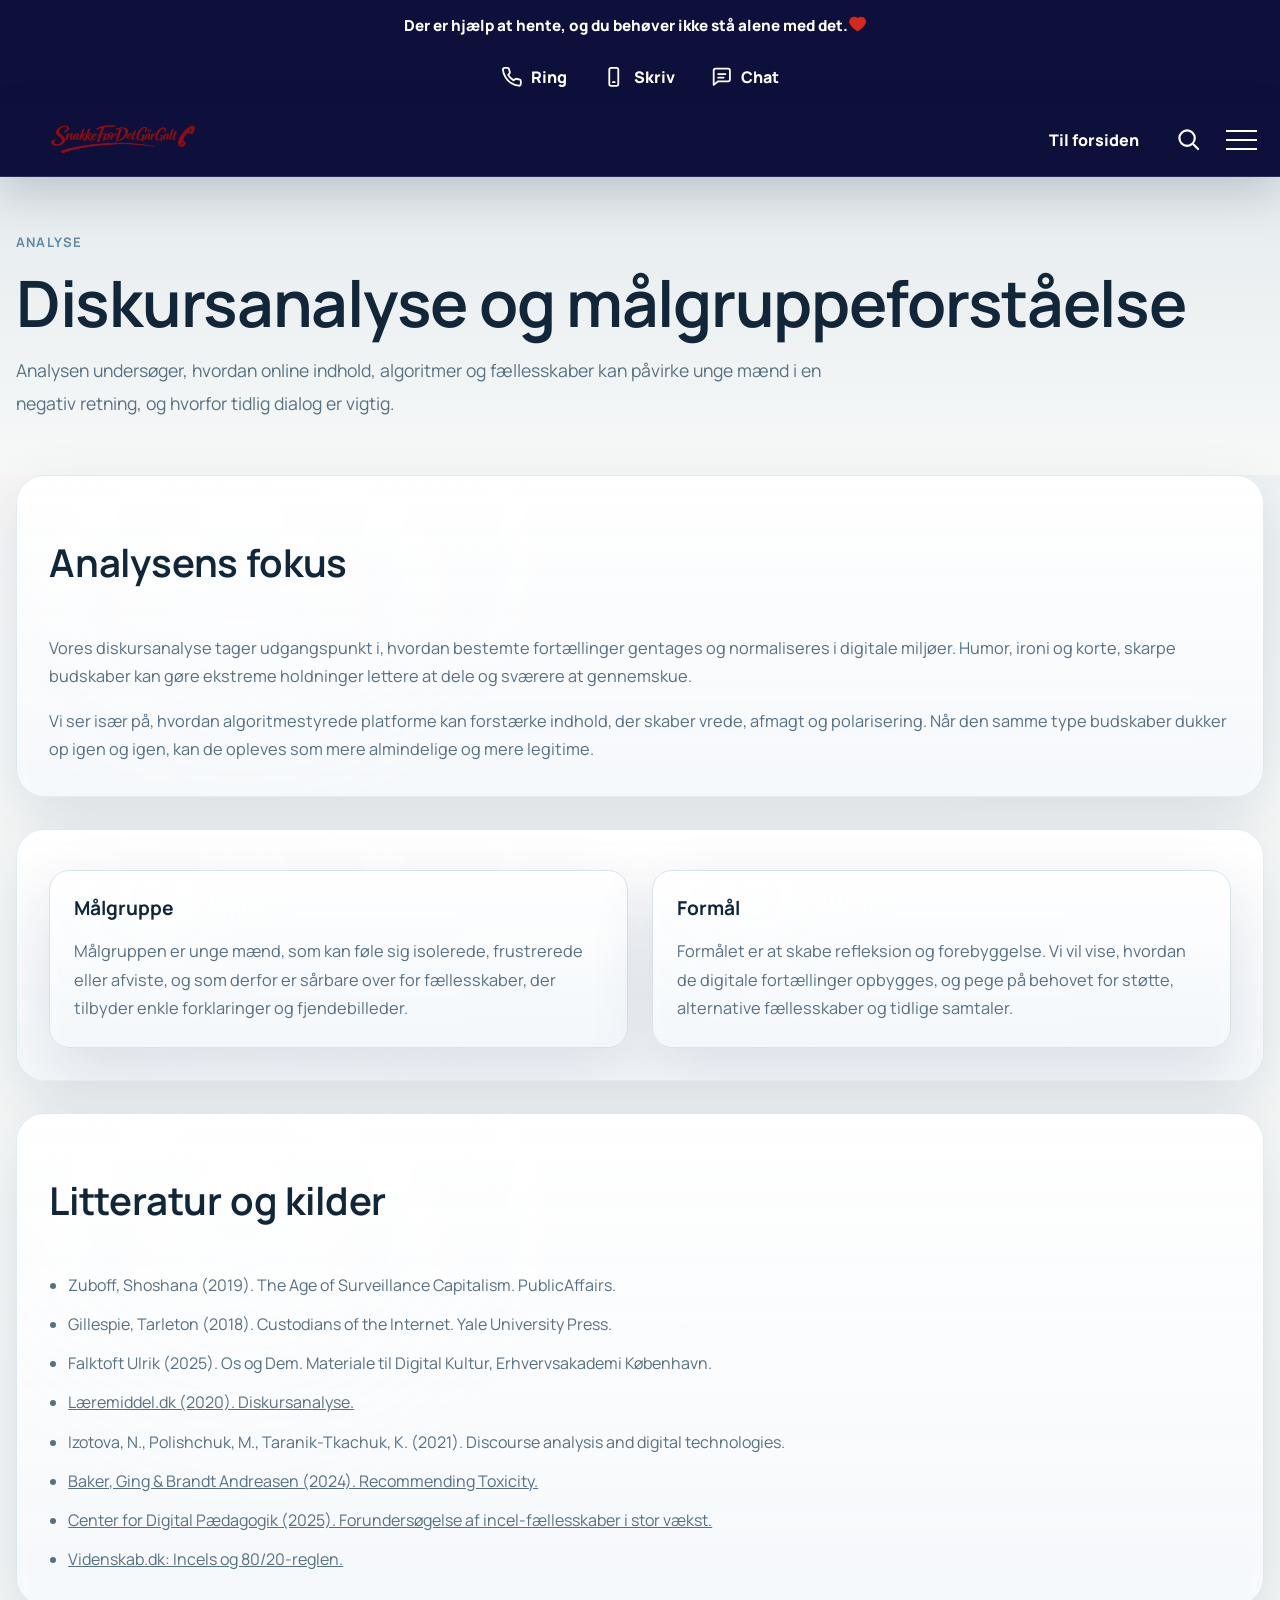
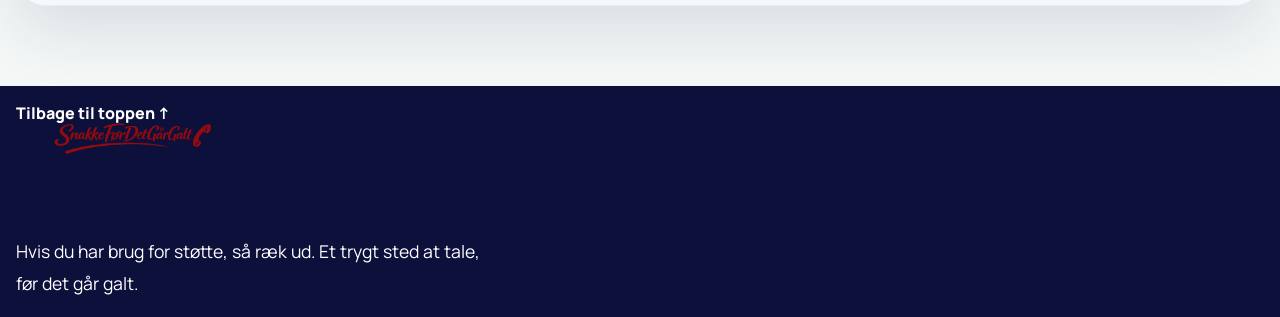
==== commit a11f964b: "last" ====
--- a/analyse.html
+++ b/analyse.html
@@ -23,18 +23,21 @@
     </a>
 
     <div class="top-banner">
-      <p data-i18n="banner.text">Der er hjælp at hente, og du behøver ikke stå alene med det.</p>
+      <p><span data-i18n="banner.text">Der er hjælp at hente, og du behøver ikke stå alene med det.</span><span class="banner-icon" aria-hidden="true"><svg viewBox="0 0 24 24"><path d="M12 21s-6.5-4.35-8.5-8A5.2 5.2 0 0 1 12 6a5.2 5.2 0 0 1 8.5 7c-2 3.65-8.5 8-8.5 8Z"/></svg></span></p>
+    </div>
+
+    <div class="contact-strip">
+      <div class="contact-strip-inner">
+        <a href="index.html#helpCards"><span class="icon" aria-hidden="true"><svg viewBox="0 0 24 24"><path d="M22 16.92v3a2 2 0 0 1-2.18 2 19.8 19.8 0 0 1-8.63-3.07A19.5 19.5 0 0 1 5.15 12.8 19.8 19.8 0 0 1 2.08 4.09 2 2 0 0 1 4.06 2h3a2 2 0 0 1 2 1.72c.12.9.33 1.78.63 2.62a2 2 0 0 1-.45 2.11L8 9.91a16 16 0 0 0 6.09 6.09l1.46-1.24a2 2 0 0 1 2.11-.45c.84.3 1.72.51 2.62.63A2 2 0 0 1 22 16.92z"/></svg></span><span data-i18n="utility.call">Ring</span></a>
+        <a href="index.html#helpCards"><span class="icon" aria-hidden="true"><svg viewBox="0 0 24 24"><rect x="7" y="2" width="10" height="20" rx="2"/><line x1="11" y1="18" x2="13" y2="18"/></svg></span><span data-i18n="utility.text">Skriv</span></a>
+        <a href="index.html#chat"><span class="icon" aria-hidden="true"><svg viewBox="0 0 24 24"><path d="M21 15a2 2 0 0 1-2 2H8l-5 4V5a2 2 0 0 1 2-2h14a2 2 0 0 1 2 2z"/><line x1="8" y1="9" x2="16" y2="9"/><line x1="8" y1="13" x2="14" y2="13"/></svg></span><span data-i18n="utility.chat">Chat</span></a>
+      </div>
     </div>
 
     <header class="site-header">
       <div class="header-inner">
-        <button class="menu-button" id="menuToggle" type="button" aria-expanded="false" aria-controls="siteMenu">
-          <span class="hamburger" aria-hidden="true"></span>
-          <span data-i18n="menu.button">Menu</span>
-        </button>
-
         <a class="brand" href="index.html" aria-label="SnakFørDetGårGalt.dk">
-          <img src="logo_uden_baggrund.png" alt="SnakFørDetGårGalt.dk" class="brand-image" />
+          <img src="logo-chatgpt.png" alt="SnakFørDetGårGalt.dk" class="brand-image" />
         </a>
 
         <div class="header-tools">
@@ -42,17 +45,35 @@
             <span data-lang="da">Til forsiden</span>
             <span data-lang="en" hidden>Back to home</span>
           </a>
+          <button class="menu-button" id="menuToggle" type="button" aria-expanded="false" aria-controls="siteMenu" aria-label="Menu">
+            <span class="hamburger" aria-hidden="true"></span>
+          </button>
+          <div class="search-shell">
+            <button class="search-trigger" id="searchTrigger" type="button" aria-expanded="false" aria-controls="searchPanel" aria-label="Søg">
+              <span class="search-icon" aria-hidden="true"><svg viewBox="0 0 24 24"><circle cx="11" cy="11" r="7"/><line x1="16.65" y1="16.65" x2="21" y2="21"/></svg></span>
+            </button>
+            <div class="search-panel" id="searchPanel" hidden>
+              <div class="search-panel-inner">
+                <form class="search-box" id="searchForm" role="search">
+                  <label class="sr-only" for="siteSearch" data-i18n="search.label">Søg på siden</label>
+                  <input
+                    id="siteSearch"
+                    name="search"
+                    type="search"
+                    placeholder="Søg"
+                    data-i18n-placeholder="search.placeholder"
+                    autocomplete="off"
+                  />
+                </form>
+              </div>
+            </div>
+          </div>
         </div>
       </div>
     </header>
 
     <aside class="menu-overlay" id="siteMenu" hidden>
       <div class="menu-panel">
-        <button class="menu-close" id="menuClose" type="button">
-          <span class="close-icon" aria-hidden="true">×</span>
-          <span data-i18n="menu.close">Luk menu</span>
-        </button>
-
         <nav class="menu-list" aria-label="Hovednavigation">
           <a class="menu-item" href="index.html"><span data-i18n="menu.home">Hjem</span></a>
           <a class="menu-item" href="om-projektet.html"><span data-i18n="menu.about">Om projektet</span></a>
@@ -80,7 +101,7 @@
         </div>
       </section>
 
-      <section class="content-section">
+      <section class="content-section" id="analysis-overview">
         <article class="resource-card subpage-card">
           <div class="production-copy">
             <h2><span data-lang="da">Analysens fokus</span><span data-lang="en" hidden>Focus of the analysis</span></h2>
@@ -90,7 +111,7 @@
         </article>
       </section>
 
-      <section class="content-section">
+      <section class="content-section" id="analysis-target-group">
         <article class="resource-card subpage-card">
           <div class="production-grid">
             <section class="production-panel">
@@ -105,7 +126,7 @@
         </article>
       </section>
 
-      <section class="content-section">
+      <section class="content-section" id="analysis-sources">
         <article class="resource-card subpage-card">
           <div class="production-copy">
             <h2><span data-lang="da">Litteratur og kilder</span><span data-lang="en" hidden>Literature and sources</span></h2>
@@ -129,7 +150,7 @@
       <div class="footer-main">
         <div class="footer-brand-block">
           <div class="footer-logo">
-          <img src="logo_uden_baggrund.png" alt="SnakFørDetGårGalt.dk" class="footer-logo-image" />
+          <img src="logo-chatgpt.png" alt="SnakFørDetGårGalt.dk" class="footer-logo-image" />
           </div>
           <p><span data-lang="da">Hvis du har brug for støtte, så ræk ud. Et trygt sted at tale, før det går galt.</span><span data-lang="en" hidden>If you need support, reach out. A safe place to talk before things go wrong.</span></p>
         </div>
--- a/style.css
+++ b/style.css
@@ -2,6 +2,8 @@
   --blue: #5f89a6;
   --blue-dark: #0d103b;
   --blue-deep: #12263a;
+  --accent-red: #d7281d;
+  --header-offset: 92px;
   --line: #84a8c0;
   --bg: #f7f9f8;
   --soft: #eef3f1;
@@ -24,15 +26,74 @@
   --line: #4f6882;
 }
 
+body.theme-dark {
+  background:
+    radial-gradient(circle at top left, rgba(215, 40, 29, 0.12), transparent 22%),
+    radial-gradient(circle at 85% 20%, rgba(95, 137, 166, 0.18), transparent 24%),
+    linear-gradient(180deg, #111726 0%, #0f1420 40%, #0c1119 100%);
+}
+
 * { box-sizing: border-box; }
 html { scroll-behavior: smooth; }
-body { margin: 0; background: var(--bg); color: var(--text); font-family: "Manrope", sans-serif; }
+body {
+  margin: 0;
+  background:
+    radial-gradient(circle at top left, rgba(215, 40, 29, 0.08), transparent 28%),
+    radial-gradient(circle at 85% 20%, rgba(95, 137, 166, 0.12), transparent 24%),
+    linear-gradient(180deg, #fbfcfd 0%, #f7f9f8 42%, #f3f7f6 100%);
+  color: var(--text);
+  font-family: "Manrope", sans-serif;
+}
 a { color: inherit; text-decoration: none; }
 .skip-link { position: absolute; left: -999px; }
 .skip-link:focus { left: 1rem; top: 1rem; z-index: 1000; background: white; padding: 0.75rem 1rem; }
 
 .top-banner { background: var(--blue-dark); color: white; text-align: center; padding: 0.85rem 1rem; font-weight: 800; }
 .top-banner p { margin: 0; font-size: 0.95rem; }
+.banner-icon {
+  display: inline-flex;
+  width: 1.2rem;
+  height: 1.2rem;
+  margin-right: 0.5rem;
+  vertical-align: -0.12em;
+  transform-origin: center;
+  transform-style: preserve-3d;
+  animation: banner-heart-beat 1.6s ease-in-out infinite;
+  filter: drop-shadow(0 0 0 rgba(215, 40, 29, 0.18));
+}
+.banner-icon svg {
+  width: 100%;
+  height: 100%;
+  display: block;
+  stroke: var(--accent-red);
+  fill: var(--accent-red);
+  stroke-width: 1.4;
+  stroke-linecap: round;
+  stroke-linejoin: round;
+}
+
+@keyframes banner-heart-beat {
+  0%, 100% {
+    transform: perspective(160px) scale(1) rotateX(0deg);
+    filter: drop-shadow(0 0 0 rgba(215, 40, 29, 0.18));
+  }
+  18% {
+    transform: perspective(160px) scale(1.14) rotateX(10deg) translateY(-0.02rem);
+    filter: drop-shadow(0 0 8px rgba(215, 40, 29, 0.28));
+  }
+  32% {
+    transform: perspective(160px) scale(0.96) rotateX(-6deg);
+    filter: drop-shadow(0 0 2px rgba(215, 40, 29, 0.16));
+  }
+  48% {
+    transform: perspective(160px) scale(1.1) rotateX(8deg);
+    filter: drop-shadow(0 0 10px rgba(215, 40, 29, 0.32));
+  }
+  64% {
+    transform: perspective(160px) scale(0.98) rotateX(-4deg);
+    filter: drop-shadow(0 0 3px rgba(215, 40, 29, 0.18));
+  }
+}
 
 .contact-strip { background: var(--blue-dark); border-bottom: 0; }
 .contact-strip-inner, .header-inner, .hero-inner, .content-section, .chat-section, .footer-main, .return-top {
@@ -88,16 +149,22 @@
 .site-header {
   position: sticky;
   top: 0;
-  z-index: 30;
+  z-index: 50;
+  width: 100%;
   background: var(--blue-dark);
-  border-bottom: 0;
+  border-bottom: 1px solid rgba(255, 255, 255, 0.12);
+  backdrop-filter: blur(18px);
 }
 
 .header-inner {
   display: grid;
-  grid-template-columns: 1fr auto 1fr;
-  align-items: center;
-  min-height: 118px;
+  grid-template-columns: 1fr auto;
+  align-items: center;
+  min-height: 72px;
+  gap: 1.5rem;
+  background: transparent;
+  border-bottom: 0;
+  backdrop-filter: none;
 }
 
 .header-tools {
@@ -105,6 +172,16 @@
   display: flex;
   align-items: center;
   gap: 0.4rem;
+  position: relative;
+  justify-content: flex-end;
+}
+
+.search-shell {
+  order: 1;
+  position: relative;
+  display: flex;
+  align-items: center;
+  justify-content: flex-end;
 }
 
 .menu-button, .language-pill {
@@ -119,8 +196,30 @@
   cursor: pointer;
 }
 
-.menu-button { justify-self: start; font-size: 1.1rem; }
-.hamburger { width: 31px; height: 2px; background: currentColor; position: relative; }
+.menu-button {
+  order: 2;
+  justify-content: center;
+  font-size: 1rem;
+  font-weight: 500;
+  letter-spacing: -0.01em;
+  width: 46px;
+  height: 46px;
+  padding: 0;
+  border-radius: 999px;
+  flex: 0 0 46px;
+}
+
+.page-back-link {
+  order: 0;
+}
+.hamburger {
+  width: 31px;
+  height: 2px;
+  background: currentColor;
+  position: relative;
+  display: block;
+  transition: background 180ms ease, transform 180ms ease;
+}
 .hamburger::before, .hamburger::after {
   content: "";
   position: absolute;
@@ -128,26 +227,43 @@
   width: 31px;
   height: 2px;
   background: currentColor;
+  transform-origin: center;
+  transition: top 180ms ease, transform 180ms ease, opacity 180ms ease;
 }
 .hamburger::before { top: -9px; }
 .hamburger::after { top: 9px; }
+.menu-button[aria-expanded="true"] .hamburger {
+  background: transparent;
+}
+.menu-button[aria-expanded="true"] .hamburger::before {
+  top: 0;
+  transform: rotate(45deg);
+}
+.menu-button[aria-expanded="true"] .hamburger::after {
+  top: 0;
+  transform: rotate(-45deg);
+}
 
 .brand, .footer-logo {
   display: flex;
   align-items: center;
 }
 
-.brand { justify-self: center; }
+.brand { justify-self: start; }
 
 .brand-image {
   display: block;
-  width: min(320px, 32vw);
-  height: auto;
+  width: min(220px, 24vw);
+  height: 46px;
+  object-fit: cover;
+  object-position: center;
+  border-radius: 0;
 }
 
 .footer-logo-image {
   display: block;
-  width: min(360px, 100%);
+  width: min(240px, 100%);
+  border-radius: 18px;
   height: auto;
 }
 
@@ -189,6 +305,22 @@
   color: white;
   font: inherit;
   cursor: pointer;
+  font-weight: 500;
+  width: 46px;
+  height: 46px;
+  justify-content: center;
+  border-radius: 999px;
+  transition: background 180ms ease, border-color 180ms ease, transform 180ms ease;
+}
+
+.menu-button:hover,
+.menu-button:focus-visible,
+.search-trigger:hover,
+.search-trigger:focus-visible {
+  background: transparent;
+  border-color: transparent;
+  transform: translateY(-1px);
+  outline: none;
 }
 
 .search-icon {
@@ -201,31 +333,41 @@
 }
 
 .search-panel {
-  position: fixed;
-  top: 118px;
-  left: 50%;
-  transform: translateX(-50%);
+  position: absolute;
+  right: calc(100% + 0.75rem);
+  top: 50%;
+  transform: translateY(-50%);
   z-index: 35;
-  width: min(calc(100% - 4.5rem), 1065px);
+  width: auto;
 }
 
 .search-panel-inner {
-  background: #0d103b;
-  border: 1px solid #0d103b;
-  border-radius: 24px;
-  padding: 1.2rem 1.2rem 1rem;
-  box-shadow: 0 14px 28px rgba(8, 10, 32, 0.24);
+  background: transparent;
+  border: 0;
+  border-radius: 0;
+  padding: 0 0 0 2.2rem;
+  box-shadow: none;
+  position: relative;
+  width: 0;
+  opacity: 0;
+  overflow: hidden;
+  transition: width 240ms ease, opacity 180ms ease;
+}
+
+.search-panel.is-open .search-panel-inner {
+  width: 420px;
+  opacity: 1;
 }
 
 .search-box {
   display: grid;
-  grid-template-columns: 1fr auto;
+  grid-template-columns: 1fr;
   align-items: center;
   gap: 0.75rem;
-  min-height: 64px;
-  padding: 0.4rem 0.45rem 0.4rem 1rem;
-  border: 1px solid var(--line);
-  border-radius: 16px;
+  min-height: 52px;
+  padding: 0.35rem 0.4rem 0.35rem 0.9rem;
+  border: 0;
+  border-radius: 20px;
   background: #f5f8fb;
 }
 
@@ -247,104 +389,152 @@
   outline: none;
 }
 
-.search-submit {
-  min-width: 86px;
-  height: 46px;
-  margin-right: 0;
-  border: 0;
-  border-radius: 12px;
-  background: #ffffff;
-  color: #10202f;
-  font-size: 1rem;
-  font-weight: 700;
-  cursor: pointer;
-  padding: 0 1rem;
-  display: inline-flex;
-  align-items: center;
-  justify-content: center;
-}
-
-.search-submit span {
-  display: inline-flex;
-  width: 1.1rem;
-  height: 1.1rem;
-}
-
-.search-close {
-  display: flex;
-  align-items: center;
-  justify-content: center;
-  gap: 0.65rem;
-  margin: 1.5rem auto 0;
-  border: 0;
-  background: transparent;
-  color: white;
-  font: inherit;
-  font-size: 1.05rem;
-  font-weight: 800;
-  cursor: pointer;
-}
-
 .menu-overlay {
   position: fixed;
-  inset: 0;
-  background: rgba(17, 33, 79, 0.16);
+  top: var(--header-offset);
+  right: 0;
+  bottom: 0;
+  left: 0;
+  background: transparent;
   z-index: 40;
   overflow: hidden;
+  display: flex;
+  align-items: flex-start;
+  justify-content: flex-end;
+  box-sizing: border-box;
+  opacity: 0;
+  visibility: hidden;
+  transition: opacity 320ms ease, visibility 320ms ease;
 }
 
 .menu-panel {
-  width: min(670px, 100%);
-  height: 100vh;
+  width: min(320px, calc(100% - 8rem));
+  height: 100%;
+  max-height: none;
   background: var(--surface);
-  box-shadow: 24px 0 50px rgba(17, 33, 79, 0.14);
+  box-shadow: none;
   overflow-y: auto;
   overscroll-behavior: contain;
   -webkit-overflow-scrolling: touch;
+  position: relative;
+  right: auto;
+  top: auto;
+  border: 0;
+  border-left: 1px solid rgba(132, 168, 192, 0.24);
+  border-top: 0;
+  border-radius: 0;
+  transform: translateX(42px);
+  opacity: 0;
+  transition: transform 360ms ease, opacity 280ms ease;
+}
+
+.menu-overlay.is-open {
+  opacity: 1;
+  visibility: visible;
+}
+
+.menu-overlay.is-open .menu-panel {
+  transform: translateX(0);
+  opacity: 1;
 }
 
 .menu-close {
   width: auto;
-  margin: 0.9rem 0 0 1rem;
+  margin: 0.45rem 0 0 1.15rem;
   background: transparent;
   color: var(--text);
   border: 0;
   display: flex;
   align-items: center;
   gap: 0.8rem;
-  padding: 0.5rem 0.25rem;
+  padding: 0.45rem 0.25rem;
   font: inherit;
-  font-size: 0.92rem;
-  font-weight: 700;
+  font-size: 0.88rem;
+  font-weight: 500;
   cursor: pointer;
   border-radius: 0;
   justify-content: flex-start;
 }
 
-.close-icon { font-size: 2.4rem; line-height: 1; font-weight: 300; }
-.menu-quick-links { display: flex; gap: 1.5rem; padding: 1.2rem 2rem; border-bottom: 1px solid var(--border); flex-wrap: wrap; }
-.menu-list { display: grid; }
+.close-icon { font-size: 2rem; line-height: 1; font-weight: 300; }
+.menu-quick-links { display: flex; gap: 1.5rem; padding: 1rem 1.7rem; border-bottom: 1px solid var(--border); flex-wrap: wrap; }
+.menu-list {
+  display: grid;
+  gap: 0;
+  margin-top: 0;
+}
 .menu-item {
-  border-bottom: 1px solid rgba(132, 168, 192, 0.7);
+  border-bottom: 1px solid rgba(132, 168, 192, 0.36);
   color: var(--blue-deep);
-  font-size: clamp(1.1rem, 2.1vw, 1.45rem);
-  font-weight: 600;
-  letter-spacing: 0.01em;
-}
-.menu-item > span, .menu-item > a, .menu-item summary, .menu-item[href] { display: block; padding: 1.5rem 2.5rem; }
+  font-size: clamp(0.88rem, 1.1vw, 0.98rem);
+  font-weight: 400;
+  letter-spacing: 0;
+}
+.menu-item > span, .menu-item > a, .menu-item summary, .menu-item[href] { display: block; padding: 0.9rem 1.4rem; }
+.menu-item-link {
+  display: flex;
+  align-items: center;
+  gap: 0.4rem;
+  width: 100%;
+  padding: 0.9rem 1.4rem;
+}
+.menu-item > a,
+.menu-item summary,
+.theme-menu-button {
+  display: flex;
+  align-items: center;
+  gap: 0.4rem;
+}
+
+.menu-option-icon {
+  display: inline-flex;
+  align-items: center;
+  justify-content: center;
+  width: 1.1rem;
+  height: 1.1rem;
+  flex: 0 0 1.1rem;
+  color: currentColor;
+  transform: translateY(0);
+}
+
+.menu-option-icon svg {
+  width: 100%;
+  height: 100%;
+  display: block;
+  stroke: currentColor;
+  fill: none;
+  stroke-width: 2.1;
+  stroke-linecap: round;
+  stroke-linejoin: round;
+}
+
+.menu-help-icon {
+  color: var(--accent-red);
+}
+
+.menu-help-icon svg {
+  stroke: var(--accent-red);
+  fill: var(--accent-red);
+  stroke-width: 1.4;
+}
+
 .menu-item[href] { color: var(--blue-dark); }
-.menu-item summary { list-style: none; cursor: pointer; position: relative; }
+.menu-item summary {
+  list-style: none;
+  cursor: pointer;
+  position: relative;
+}
 .menu-item summary::-webkit-details-marker { display: none; }
 .menu-item summary::after {
   content: "";
   position: absolute;
-  right: 2rem;
+  right: 1.05rem;
   top: 50%;
-  width: 1.15rem;
-  height: 1.15rem;
+  width: 0.72rem;
+  height: 0.72rem;
   transform: translateY(-50%);
-  border-right: 3px solid currentColor;
-  border-bottom: 3px solid currentColor;
+  border-right: 1.5px solid currentColor;
+  border-bottom: 1.5px solid currentColor;
   rotate: 45deg;
 }
 
@@ -352,40 +542,71 @@
   rotate: 225deg;
 }
 
-.submenu { display: grid; padding: 0 0 1rem; }
+.submenu { display: grid; padding: 0; }
 .submenu a {
-  padding: 0.7rem 2.8rem 0.9rem;
+  padding: 0.45rem 1.4rem 0.45rem 2.9rem;
   color: var(--muted);
-  font-size: 0.95rem;
-  font-weight: 500;
-  line-height: 1.5;
+  font-size: 0.82rem;
+  font-weight: 400;
+  line-height: 1.35;
+}
+
+.submenu-option-icon {
+  display: inline-flex;
+  align-items: center;
+  justify-content: center;
+  width: 0.95rem;
+  height: 0.95rem;
+  margin-right: 0.55rem;
+  vertical-align: -0.08em;
+}
+
+.submenu-option-icon svg {
+  width: 100%;
+  height: 100%;
+  display: block;
+  stroke: currentColor;
+  fill: none;
+  stroke-width: 2;
+  stroke-linecap: round;
+  stroke-linejoin: round;
 }
 
 .theme-menu-button {
   display: block;
-  width: calc(100% - 3.2rem);
-  margin: 0.25rem 1.6rem 1.25rem;
+  width: calc(100% - 2.8rem);
+  margin: 0.1rem 1.4rem 0.85rem;
   padding: 0;
   border: 0;
   background: transparent;
   color: var(--muted);
   font: inherit;
-  font-size: 0.95rem;
-  font-weight: 600;
+  font-size: 0.82rem;
+  font-weight: 400;
   text-align: left;
   cursor: pointer;
 }
 
 .menu-accessibility-actions {
   display: grid;
-  grid-template-columns: repeat(2, minmax(0, 1fr));
-  gap: 0.75rem;
-  margin: 0.25rem 1.6rem 1.25rem;
+  grid-template-columns: 1fr;
+  gap: 0;
+  margin: 0;
+  padding: 0 0 0.65rem;
 }
 
 .menu-accessibility-actions .theme-menu-button {
   width: 100%;
   margin: 0;
+  padding: 0.55rem 2.45rem 0.55rem;
+  font-size: 0.82rem;
+  font-weight: 400;
+  align-items: center;
+  justify-content: flex-start;
+}
+
+.menu-accessibility-actions .menu-option-icon {
+  transform: translateY(6px);
 }
 
 .theme-menu-button:hover,
@@ -416,46 +637,135 @@
 }
 
 .hero {
-  padding: 1rem 0 4.5rem;
+  position: relative;
+  overflow: hidden;
+  padding: 3.4rem 0 5.6rem;
   background:
-    linear-gradient(180deg, rgba(95, 137, 166, 0.08), rgba(95, 137, 166, 0)),
-    var(--bg);
-}
-
-.hero-inner { max-width: 1120px; }
+    radial-gradient(circle at 18% 20%, rgba(215, 40, 29, 0.12), transparent 24%),
+    radial-gradient(circle at 82% 12%, rgba(95, 137, 166, 0.16), transparent 26%),
+    linear-gradient(180deg, rgba(255, 255, 255, 0.92) 0%, rgba(255, 255, 255, 0.98) 56%, #ffffff 100%);
+}
+
+.hero::before,
+.hero::after {
+  content: "";
+  position: absolute;
+  border-radius: 999px;
+  pointer-events: none;
+}
+
+.hero::before {
+  width: 420px;
+  height: 420px;
+  left: -120px;
+  top: 36px;
+  background: radial-gradient(circle, rgba(215, 40, 29, 0.11), rgba(215, 40, 29, 0));
+}
+
+.hero::after {
+  width: 540px;
+  height: 540px;
+  right: -180px;
+  bottom: -190px;
+  background: radial-gradient(circle, rgba(95, 137, 166, 0.18), rgba(95, 137, 166, 0));
+}
+
+.hero-inner {
+  max-width: 1180px;
+  position: relative;
+  z-index: 1;
+}
+
+.hero-orb-layer {
+  position: absolute;
+  inset: 0;
+  overflow: hidden;
+  pointer-events: none;
+  z-index: 0;
+}
+
+.hero-orb {
+  position: absolute;
+  border-radius: 999px;
+  filter: blur(10px);
+  opacity: 0.55;
+  transform: translate3d(var(--orb-x, 0), var(--orb-y, 0), 0);
+  transition: transform 240ms ease-out;
+}
+
+.hero-orb-1 {
+  width: 180px;
+  height: 180px;
+  left: 7%;
+  top: 10%;
+  background: radial-gradient(circle, rgba(215, 40, 29, 0.22), rgba(215, 40, 29, 0));
+}
+
+.hero-orb-2 {
+  width: 240px;
+  height: 240px;
+  right: 10%;
+  top: 8%;
+  background: radial-gradient(circle, rgba(95, 137, 166, 0.26), rgba(95, 137, 166, 0));
+}
+
+.hero-orb-3 {
+  width: 160px;
+  height: 160px;
+  left: 18%;
+  bottom: 8%;
+  background: radial-gradient(circle, rgba(255, 255, 255, 0.55), rgba(255, 255, 255, 0));
+}
+
+.hero-orb-4 {
+  width: 220px;
+  height: 220px;
+  right: 16%;
+  bottom: 2%;
+  background: radial-gradient(circle, rgba(215, 40, 29, 0.16), rgba(215, 40, 29, 0));
+}
 
 .hero-intro {
-  max-width: 900px;
+  max-width: 980px;
   margin: 0 auto;
   text-align: center;
+  padding: 1rem 0 0;
+  border-radius: 0;
+  background: transparent;
+  border: 0;
+  box-shadow: none;
+  backdrop-filter: none;
 }
 
 .hero-kicker {
-  margin: 1.5rem 0 0;
-  color: var(--blue);
-  font-size: 0.82rem;
-  font-weight: 800;
-  letter-spacing: 0.14em;
+  margin: 0;
+  color: var(--accent-red);
+  font-size: 0.78rem;
+  font-weight: 700;
+  letter-spacing: 0.16em;
   text-transform: uppercase;
 }
 
 .hero h1 {
   max-width: 12ch;
-  margin: 1.25rem auto 0;
-  font-size: clamp(3rem, 5vw, 5.3rem);
-  line-height: 1.02;
+  margin: 1rem auto 0;
+  font-family: "Manrope", sans-serif;
+  font-size: clamp(2.9rem, 5.8vw, 5.4rem);
+  line-height: 1.01;
   font-weight: 800;
   text-align: center;
   color: var(--blue-deep);
+  letter-spacing: -0.04em;
+  text-wrap: balance;
 }
 
 .hero-copy {
-  max-width: 54rem;
-  margin: 1.8rem auto 0;
-  font-size: clamp(1.15rem, 2vw, 1.5rem);
-  line-height: 1.8;
+  max-width: 46rem;
+  margin: 1.35rem auto 0;
+  font-size: clamp(1.08rem, 1.6vw, 1.32rem);
+  line-height: 1.9;
   text-align: center;
-  color: var(--blue-deep);
+  color: #31465c;
 }
 
 .help-cards {
@@ -463,7 +773,7 @@
   justify-content: center;
   gap: 1rem;
   flex-wrap: wrap;
-  margin-top: 3rem;
+  margin-top: 2.4rem;
 }
 
 .help-card {
@@ -472,20 +782,31 @@
   justify-content: center;
   gap: 0.7rem;
   min-width: 195px;
-  padding: 1.45rem 2rem;
-  background: var(--blue-dark);
+  padding: 1.1rem 1.6rem;
+  background: linear-gradient(135deg, #10153f, #1b3152);
   color: white;
   border-radius: 999px;
-  font-size: 1rem;
+  font-size: 0.98rem;
   font-weight: 800;
+  box-shadow: 0 16px 36px rgba(16, 21, 63, 0.24);
+  transition: transform 180ms ease, box-shadow 180ms ease, filter 180ms ease;
 }
 
 .help-card.wide { min-width: 290px; }
+.help-card:hover,
+.help-card:focus-visible {
+  transform: translateY(-2px);
+  box-shadow: 0 22px 44px rgba(16, 21, 63, 0.28);
+  filter: saturate(1.05);
+}
 .content-section { padding: 0 0 2rem; }
 .info-card, .resource-card, .chat-shell { border: 1px solid var(--border); background: var(--surface); }
 .info-card, .resource-card { padding: 2rem; }
 .info-card.soft { background: var(--soft); }
-.resource-card { border-radius: 20px; }
+.resource-card {
+  border-radius: 28px;
+  box-shadow: 0 16px 42px rgba(17, 33, 79, 0.06);
+}
 .resource-layout {
   display: grid;
   grid-template-columns: minmax(0, 1.2fr) minmax(260px, 0.8fr);
@@ -525,10 +846,21 @@
   width: 100%;
   max-width: 340px;
   height: auto;
-  border-radius: 20px;
+  border-radius: 26px;
   display: block;
-  opacity: 0.78;
-  filter: brightness(1.12);
+  opacity: 0.92;
+  filter: brightness(1.06);
+  box-shadow: 0 22px 48px rgba(17, 33, 79, 0.12);
+}
+
+.resource-video {
+  width: 100%;
+  max-width: 340px;
+  height: auto;
+  border-radius: 26px;
+  display: block;
+  box-shadow: 0 22px 48px rgba(17, 33, 79, 0.12);
+  background: #000;
 }
 
 .resource-download {
@@ -538,7 +870,9 @@
   text-align: center;
 }
 .production-card {
-  border-radius: 20px;
+  border-radius: 34px;
+  padding: 2.5rem;
+  background: linear-gradient(180deg, rgba(255, 255, 255, 0.98), rgba(246, 249, 251, 0.94));
 }
 .production-copy {
   display: grid;
@@ -569,13 +903,15 @@
   align-items: center;
   justify-content: center;
   margin-top: 1rem;
-  min-height: 54px;
-  padding: 0.85rem 1.25rem;
-  border: 1px solid var(--line);
+  min-height: 56px;
+  padding: 0.9rem 1.4rem;
+  border: 1px solid rgba(13, 16, 59, 0.14);
   border-radius: 999px;
-  color: var(--blue-dark);
+  color: white;
   font-weight: 700;
   width: fit-content;
+  background: linear-gradient(135deg, #d7281d, #8f1610);
+  box-shadow: 0 16px 34px rgba(143, 22, 16, 0.2);
 }
 .production-quote {
   margin: 0.5rem 0 0;
@@ -626,13 +962,86 @@
   padding: 3.5rem 0 1.5rem;
   background:
     linear-gradient(180deg, rgba(95, 137, 166, 0.12), rgba(95, 137, 166, 0)),
-    var(--surface);
+    var(--bg);
+}
+
+.page-about {
+  background:
+    linear-gradient(180deg, #f7f9f8 0%, #f4f7f7 42%, #eff4f4 100%);
+}
+
+.page-about .content-section {
+  width: min(100% - 6rem, 1120px);
+}
+
+.page-about .subpage-hero {
+  background: transparent;
+}
+
+.page-about .subpage-hero .eyebrow {
+  color: #5f89a6;
+}
+
+.page-about .subpage-hero .subpage-title {
+  color: #11243a;
+}
+
+.page-about .subpage-hero .subpage-lead {
+  color: #42596b;
+}
+
+.page-about .subpage-card {
+  padding: 2.6rem 3rem;
+  background: rgba(255, 255, 255, 0.94);
+  border-color: rgba(216, 226, 231, 0.95);
+  box-shadow: 0 12px 34px rgba(17, 33, 79, 0.05);
+}
+
+.page-about .production-copy,
+.page-about .resource-copy {
+  max-width: 52rem;
+}
+
+.page-about .subpage-card p,
+.page-about .subpage-lead {
+  max-width: 50rem;
+}
+
+.page-about .production-panel {
+  background: #f8fbfc;
+  border-color: rgba(132, 168, 192, 0.2);
+}
+
+.page-about .production-panel h3,
+.page-about .production-copy h2,
+.page-about .subpage-title {
+  color: #11243a;
+}
+
+.page-about .eyebrow {
+  color: #5f89a6;
+}
+
+.page-about .production-list,
+.page-about .production-list a,
+.page-about .subpage-card p,
+.page-about .subpage-lead {
+  color: #42596b;
+}
+
+.page-about .resource-download,
+.page-about .production-links a {
+  color: #244f74;
 }
 
 .subpage-title {
   margin: 0;
+  font-family: "Manrope", sans-serif;
   font-size: clamp(2.4rem, 5vw, 4.2rem);
   color: var(--blue-deep);
+  font-weight: 650;
+  line-height: 1.12;
+  letter-spacing: -0.02em;
 }
 
 .subpage-lead {
@@ -651,35 +1060,59 @@
 .subpage-card {
   border-radius: 28px;
 }
-.eyebrow { margin: 0 0 1rem; color: var(--blue); font-size: 0.82rem; font-weight: 800; letter-spacing: 0.12em; text-transform: uppercase; }
-h2 { margin: 0; font-family: "Fraunces", serif; font-size: clamp(1.9rem, 3.4vw, 3rem); }
+.eyebrow { margin: 0 0 1rem; color: var(--blue); font-size: 0.82rem; font-weight: 700; letter-spacing: 0.09em; text-transform: uppercase; }
+.page-about h2 {
+  margin: 0;
+  font-family: "Manrope", sans-serif;
+  font-size: clamp(1.85rem, 3.1vw, 2.7rem);
+  font-weight: 650;
+  line-height: 1.22;
+  letter-spacing: -0.015em;
+}
 .production-copy h2 {
   font-family: "Manrope", sans-serif;
   font-size: clamp(1.8rem, 3vw, 2.5rem);
-  font-weight: 600;
+  font-weight: 650;
+  letter-spacing: -0.005em;
+  line-height: 1.2;
+  color: var(--blue-deep);
+}
+.page-about .production-panel h3 {
+  font-family: "Manrope", sans-serif;
+  font-weight: 650;
   letter-spacing: -0.01em;
-  color: var(--blue-deep);
+}
+.page-about .subpage-card p,
+.page-about .subpage-lead,
+.page-about .production-list {
+  font-size: 1.03rem;
+  line-height: 1.8;
 }
 .info-card p, .resource-card p { color: var(--muted); line-height: 1.75; font-size: 1.02rem; }
 
 .feature-stack {
   display: grid;
-  gap: 2.25rem;
+  gap: 3.1rem;
+  margin-top: -3.75rem;
+  padding-top: 0.5rem;
+  position: relative;
+  z-index: 1;
 }
 
 .feature-band {
   position: relative;
-  min-height: 470px;
+  min-height: 520px;
   display: flex;
   align-items: center;
 }
 
 .feature-visual {
   width: min(100%, 980px);
-  height: 470px;
-  border-radius: 20px;
+  height: 520px;
+  border-radius: 34px;
   position: relative;
   overflow: hidden;
+  box-shadow: 0 24px 70px rgba(17, 33, 79, 0.12);
 }
 
 .feature-image {
@@ -687,28 +1120,27 @@
   height: 100%;
   object-fit: cover;
   display: block;
-  border-radius: 20px;
+  border-radius: 34px;
+  transform: scale(1.02);
 }
 
 .teal-visual {
   margin-left: auto;
-  background:
-    linear-gradient(90deg, rgba(91, 138, 171, 0.78), rgba(91, 138, 171, 0.12)),
-    linear-gradient(135deg, #d8e8ef, #edf4f1 58%, #d9ece3);
+  background: #ffffff;
 }
 
 .forest-visual {
   margin-right: auto;
   background:
-    linear-gradient(90deg, rgba(54, 109, 99, 0.72), rgba(54, 109, 99, 0.12)),
-    linear-gradient(135deg, #d6e4dc, #edf3ef 54%, #d3e8e1);
+    linear-gradient(125deg, rgba(17, 56, 46, 0.22), rgba(54, 109, 99, 0.06)),
+    linear-gradient(135deg, #d6e5df, #eef5f1 54%, #dcebe4);
 }
 
 .rose-visual {
   margin-left: auto;
   background:
-    linear-gradient(90deg, rgba(89, 132, 170, 0.7), rgba(170, 96, 138, 0.2)),
-    linear-gradient(135deg, #dce8f0, #f1f2f6 54%, #efd8e6);
+    linear-gradient(125deg, rgba(143, 22, 16, 0.16), rgba(215, 40, 29, 0.08)),
+    linear-gradient(135deg, #e6edf5, #f7f6f8 54%, #f4e0e4);
 }
 
 .visual-placeholder {
@@ -750,11 +1182,12 @@
   position: absolute;
   z-index: 2;
   width: min(100%, 650px);
-  padding: 2.6rem 2.8rem;
-  background: rgba(250, 251, 255, 0.96);
-  border: 1px solid rgba(216, 226, 231, 0.9);
-  border-radius: 28px;
-  box-shadow: 0 18px 42px rgba(17, 33, 79, 0.08);
+  padding: 2.9rem 3rem;
+  background: #ffffff;
+  border: 1px solid #ffffff;
+  border-radius: 30px;
+  box-shadow: 0 20px 44px rgba(17, 33, 79, 0.08);
+  backdrop-filter: blur(18px);
 }
 
 .feature-copy-card p {
@@ -763,6 +1196,25 @@
   line-height: 1.8;
 }
 
+.feature-copy-card h2 {
+  font-family: "Manrope", sans-serif;
+  font-size: clamp(2rem, 3vw, 2.9rem);
+  font-weight: 750;
+  line-height: 1.08;
+  letter-spacing: -0.03em;
+}
+
+[data-reveal] {
+  opacity: 0;
+  transform: translateY(32px);
+  transition: opacity 700ms ease, transform 700ms ease;
+}
+
+[data-reveal].is-visible {
+  opacity: 1;
+  transform: translateY(0);
+}
+
 .feature-band-left .feature-copy-card {
   left: 4.5%;
 }
@@ -773,10 +1225,11 @@
 
 .chat-section { padding: 0 0 2rem; }
 .chat-shell {
-  border-radius: 20px;
+  border-radius: 30px;
   overflow: hidden;
   display: flex;
   flex-direction: column;
+  box-shadow: 0 24px 60px rgba(17, 33, 79, 0.1);
 }
 .chat-section.chat-expanded {
   position: fixed;
@@ -814,8 +1267,8 @@
   justify-content: space-between;
   align-items: center;
   gap: 1rem;
-  padding: 1.25rem 1.5rem;
-  background: #f6f9fb;
+  padding: 1.35rem 1.6rem;
+  background: linear-gradient(180deg, #f8fafc, #edf3f8);
   border-bottom: 1px solid var(--border);
   position: relative;
 }
@@ -830,14 +1283,29 @@
   font-weight: 800;
   border-radius: 999px;
   margin-right: 2.2rem;
+  box-shadow: 0 0 0 rgba(80, 166, 108, 0.3);
+  animation: online-status-blink 1.35s ease-in-out infinite;
+}
+
+@keyframes online-status-blink {
+  0%, 100% {
+    opacity: 1;
+    transform: scale(1);
+    box-shadow: 0 0 0 0 rgba(80, 166, 108, 0.32);
+  }
+  50% {
+    opacity: 0.7;
+    transform: scale(1.04);
+    box-shadow: 0 0 0 10px rgba(80, 166, 108, 0);
+  }
 }
 .chat-close {
-  display: block;
+  display: none;
   position: absolute;
   right: 0.9rem;
   top: 1.1rem;
   border: 0;
-  background: rgba(13, 16, 59, 0.08);
+  background: transparent;
   color: var(--text);
   font: inherit;
   font-size: 1.6rem;
@@ -866,32 +1334,116 @@
 
 .message { max-width: 70%; padding: 1rem 1.1rem; border-radius: 20px; }
 .message.assistant { background: #edf4fb; }
-.message.user { margin-left: auto; background: var(--blue-dark); color: white; }
+.message.user { margin-left: auto; background: #007aff; color: white; }
 .message p { margin: 0; line-height: 1.6; }
 
 .chat-input {
-  display: grid;
-  grid-template-columns: 1fr auto;
-  gap: 0.75rem;
+  display: block;
   padding: 1rem 1.5rem 1.5rem;
   border-top: 1px solid var(--border);
   flex: 0 0 auto;
   background: var(--surface);
 }
 
-.chat-input input { width: 100%; border: 1px solid var(--border); padding: 1rem; font: inherit; border-radius: 20px; }
+.chat-input-shell {
+  position: relative;
+}
+
+.chat-input input {
+  width: 100%;
+  border: 1px solid var(--border);
+  padding: 1rem;
+  font: inherit;
+  border-radius: 22px;
+  transition: padding-right 180ms ease;
+}
+
+.chat-input.has-value input {
+  padding-right: 5.6rem;
+}
+
 .primary-button { border: 0; background: var(--blue-dark); color: white; font: inherit; font-weight: 800; padding: 1rem 1.4rem; cursor: pointer; border-radius: 20px; }
+.chat-input .primary-button {
+  background: #007aff;
+  color: white;
+}
+.chat-input .primary-button:hover,
+.chat-input .primary-button:focus-visible {
+  background: #0a6be0;
+}
+
+.chat-send-button {
+  position: absolute;
+  right: 0.45rem;
+  top: 50%;
+  transform: translateY(-50%) scale(0.88);
+  width: 2.9rem;
+  height: 2.9rem;
+  min-width: 2.9rem;
+  padding: 0;
+  border-radius: 999px;
+  opacity: 0;
+  pointer-events: none;
+  display: inline-flex;
+  align-items: center;
+  justify-content: center;
+  transition: opacity 160ms ease, transform 180ms ease;
+}
+
+.chat-input.has-value .chat-send-button {
+  opacity: 1;
+  pointer-events: auto;
+  transform: translateY(-50%) scale(1);
+}
+
+.chat-send-button svg {
+  width: 1.35rem;
+  height: 1.35rem;
+  stroke: currentColor;
+  fill: none;
+  stroke-width: 2.2;
+  stroke-linecap: round;
+  stroke-linejoin: round;
+}
 .source-list { margin: 1.25rem 0 0; padding-left: 1.2rem; display: grid; gap: 0.7rem; color: var(--muted); line-height: 1.7; }
 .source-list a { color: var(--muted); text-decoration: underline; }
 
 .site-footer { margin-top: 3rem; background: var(--blue-dark); color: white; }
-.return-top { display: block; padding: 1.6rem 0; color: white; font-weight: 800; }
-.footer-main { display: grid; grid-template-columns: 1.1fr 1fr; gap: 3rem; padding: 2.5rem 0 3rem; }
-.footer-logo { align-items: flex-start; margin-bottom: 1rem; }
+.return-top { display: block; padding: 1rem 0 0.8rem; color: white; font-weight: 800; }
+.footer-main { display: grid; grid-template-columns: 1fr; gap: 1.25rem; padding: 0 0 6.1rem; position: relative; min-height: 180px; }
+.footer-logo { align-items: flex-start; margin-bottom: 0; }
+.footer-brand-block {
+  position: absolute;
+  left: 0;
+  bottom: 0;
+}
 .footer-brand-block p { max-width: 30rem; font-size: 1.1rem; line-height: 1.8; color: white; }
+.footer-tagline-box {
+  position: absolute;
+  right: 0;
+  bottom: 2.7rem;
+  width: min(24rem, 100%);
+  padding: 0.9rem 1rem;
+  background: transparent;
+}
+
+.footer-tagline-box p {
+  margin: 0;
+  color: inherit;
+  font-size: 1.15rem;
+  font-weight: 400;
+  line-height: 1.5;
+  letter-spacing: 0.01em;
+  text-align: center;
+  max-width: 20rem;
+  margin-inline: auto;
+}
 .footer-main-project {
   grid-template-columns: auto 1fr auto;
   align-items: center;
+  min-height: 0;
+  padding: 0.9rem 0 1.4rem;
+  gap: 1.5rem;
 }
 
 .footer-logo-wrap {
@@ -911,11 +1463,18 @@
 .return-top-project {
   width: auto;
   margin: 0;
-  padding: 0;
+  padding: 0.4rem 0.75rem;
   grid-column: 1;
   justify-self: start;
   text-align: left;
   white-space: nowrap;
+  border-radius: 999px;
+  background: transparent;
+  border: 0;
+}
+
+.page-about .site-footer {
+  margin-top: 1rem;
 }
 
 .footer-logo-project .footer-logo-image {
@@ -935,9 +1494,146 @@
   margin: 0;
 }
 .footer-links-grid { display: grid; grid-template-columns: repeat(3, minmax(0, 1fr)); gap: 1.5rem; }
-.footer-column { display: grid; gap: 1rem; align-content: start; }
-.footer-column a { color: white; text-decoration: underline; line-height: 1.5; }
+.footer-links-grid {
+  position: absolute;
+  left: 50%;
+  top: 0.35rem;
+  transform: translateX(-50%);
+  width: min(100%, 40rem);
+}
+.footer-column { display: grid; gap: 1rem; align-content: start; justify-items: center; text-align: center; }
+.footer-column a { color: white; text-decoration: none; line-height: 1.5; text-align: center; }
 .sr-only { position: absolute; width: 1px; height: 1px; padding: 0; margin: -1px; overflow: hidden; clip: rect(0, 0, 0, 0); border: 0; }
+
+body {
+  overflow-x: hidden;
+}
+
+.site-header {
+  box-shadow: 0 18px 44px rgba(8, 13, 47, 0.16);
+}
+
+.resource-card,
+.chat-shell,
+.production-panel,
+.menu-panel,
+.resource-image,
+.resource-video {
+  position: relative;
+  isolation: isolate;
+  overflow: hidden;
+}
+
+.resource-card::before,
+.chat-shell::before,
+.production-panel::before,
+.menu-panel::before {
+  content: "";
+  position: absolute;
+  inset: 1px;
+  border-radius: inherit;
+  background:
+    radial-gradient(circle at 18% 18%, rgba(255, 255, 255, 0.45), transparent 28%),
+    linear-gradient(180deg, rgba(255, 255, 255, 0.16), rgba(255, 255, 255, 0));
+  pointer-events: none;
+  opacity: 0.8;
+  z-index: 0;
+}
+
+.resource-card > *,
+.chat-shell > *,
+.production-panel > *,
+.menu-panel > * {
+  position: relative;
+  z-index: 1;
+}
+
+.help-card {
+  transform-style: preserve-3d;
+  box-shadow:
+    0 18px 38px rgba(16, 21, 63, 0.24),
+    0 8px 18px rgba(255, 255, 255, 0.12) inset;
+}
+
+.resource-card,
+.chat-shell,
+.production-panel {
+  background:
+    linear-gradient(180deg, rgba(255, 255, 255, 0.98), rgba(245, 248, 251, 0.95));
+  box-shadow:
+    0 24px 64px rgba(17, 33, 79, 0.12),
+    0 10px 24px rgba(255, 255, 255, 0.22) inset;
+}
+
+.resource-card {
+  border-color: rgba(132, 168, 192, 0.22);
+}
+
+.production-panel {
+  background:
+    linear-gradient(180deg, rgba(255, 255, 255, 0.96), rgba(242, 247, 251, 0.96));
+}
+
+.resource-image,
+.resource-video {
+  transform-style: preserve-3d;
+  box-shadow:
+    0 26px 60px rgba(17, 33, 79, 0.16),
+    0 10px 24px rgba(255, 255, 255, 0.18) inset;
+}
+
+.menu-panel {
+  background:
+    linear-gradient(180deg, rgba(255, 255, 255, 0.98), rgba(244, 248, 251, 0.98));
+  box-shadow:
+    -24px 0 54px rgba(17, 33, 79, 0.14),
+    0 10px 22px rgba(255, 255, 255, 0.2) inset;
+  overflow-y: auto;
+  overflow-x: hidden;
+  -webkit-overflow-scrolling: touch;
+}
+
+[data-tilt-card] {
+  transform:
+    perspective(1200px)
+    rotateX(var(--tilt-x, 0deg))
+    rotateY(var(--tilt-y, 0deg))
+    translateZ(0);
+  transition:
+    transform 220ms ease,
+    box-shadow 220ms ease,
+    border-color 220ms ease,
+    filter 220ms ease;
+  will-change: transform;
+}
+
+[data-tilt-card]::after {
+  content: "";
+  position: absolute;
+  inset: 0;
+  border-radius: inherit;
+  background: radial-gradient(circle at var(--glow-x, 50%) var(--glow-y, 50%), rgba(255, 255, 255, 0.34), transparent 30%);
+  opacity: calc(var(--glow-alpha, 0) * 0.95);
+  pointer-events: none;
+  z-index: 0;
+  transition: opacity 220ms ease;
+}
+
+[data-tilt-card]:hover {
+  box-shadow:
+    0 34px 82px rgba(17, 33, 79, 0.18),
+    0 12px 30px rgba(255, 255, 255, 0.24) inset;
+}
+
+[data-tilt-card]:hover > * {
+  transform: translateZ(22px);
+}
+
+.page-about .subpage-card,
+.page-about .production-panel {
+  background:
+    linear-gradient(180deg, rgba(255, 255, 255, 0.98), rgba(245, 248, 251, 0.95));
+}
 
 body.theme-dark .theme-menu-button:hover,
 body.theme-dark .theme-menu-button:focus-visible {
@@ -951,31 +1647,41 @@
 body.theme-dark .top-banner,
 body.theme-dark .contact-strip,
 body.theme-dark .site-header,
-body.theme-dark .search-panel-inner,
-body.theme-dark .help-card,
-body.theme-dark .primary-button,
-body.theme-dark .message.user,
 body.theme-dark .site-footer {
   background: #ffffff;
   color: #10202f;
 }
 
+body.theme-dark .contact-strip,
+body.theme-dark .site-header {
+  background: #ffffff;
+  border-bottom: 0 !important;
+  border-bottom-color: transparent;
+  box-shadow: none !important;
+  backdrop-filter: none;
+  -webkit-backdrop-filter: none;
+}
+
 body.theme-dark .top-banner p,
 body.theme-dark .contact-strip-inner a,
-body.theme-dark .help-card,
 body.theme-dark .menu-button,
 body.theme-dark .language-pill,
 body.theme-dark .search-trigger,
-body.theme-dark .primary-button,
-body.theme-dark .message.user,
 body.theme-dark .return-top,
 body.theme-dark .footer-brand-block p,
-body.theme-dark .footer-column a {
+body.theme-dark .footer-column a,
+body.theme-dark .footer-tagline-box p {
   color: #10202f;
 }
 
 body.theme-dark .language-pill {
   border-color: #10202f;
+}
+
+body.theme-dark .search-trigger {
+  background: transparent;
+  border-color: transparent;
+  color: #10202f;
 }
 
 body.theme-dark .menu-item,
@@ -991,8 +1697,8 @@
 }
 
 body.theme-dark .project-page-link {
-  color: #edf3f8;
-  border-color: #4f6882;
+  color: #fff;
+  border-color: rgba(215, 40, 29, 0.35);
 }
 
 body.theme-dark .production-links a,
@@ -1014,6 +1720,7 @@
   color: #edf3f8;
 }
 
+
 body.theme-dark .chat-header strong,
 body.theme-dark .chat-header p {
   color: #edf3f8;
@@ -1030,8 +1737,20 @@
 }
 
 body.theme-dark .chat-close {
-  background: rgba(237, 243, 248, 0.08);
+  background: transparent;
   color: #edf3f8;
+}
+
+body.theme-dark .chat-input .primary-button,
+body.theme-dark .message.user {
+  background: #007aff;
+  color: white;
+}
+
+body.theme-dark .chat-input .primary-button:hover,
+body.theme-dark .chat-input .primary-button:focus-visible {
+  background: #3694ff;
+  color: white;
 }
 
 body.theme-dark .resource-card p,
@@ -1062,6 +1781,123 @@
   color: #edf3f8;
 }
 
+body.theme-dark .hero {
+  background:
+    radial-gradient(circle at 18% 20%, rgba(215, 40, 29, 0.16), transparent 24%),
+    radial-gradient(circle at 82% 12%, rgba(95, 137, 166, 0.2), transparent 26%),
+    linear-gradient(180deg, rgba(17, 23, 38, 0.88), rgba(12, 17, 25, 0.52)),
+    var(--bg);
+}
+
+body.theme-dark .hero-intro {
+  background: transparent;
+  border-color: transparent;
+  box-shadow: none;
+}
+
+body.theme-dark .hero-copy,
+body.theme-dark .hero h1 {
+  color: #edf3f8;
+}
+
+body.theme-dark .help-card {
+  background: linear-gradient(135deg, #d7281d, #8f1610);
+  color: #fff;
+  box-shadow: 0 16px 36px rgba(143, 22, 16, 0.28);
+}
+
+body.theme-dark .help-card:hover,
+body.theme-dark .help-card:focus-visible {
+  box-shadow: 0 22px 44px rgba(143, 22, 16, 0.34);
+}
+
+body.theme-dark .resource-card,
+body.theme-dark .production-card,
+body.theme-dark .chat-shell {
+  background: linear-gradient(180deg, rgba(20, 27, 41, 0.98), rgba(16, 22, 33, 0.94));
+  border-color: rgba(79, 104, 130, 0.4);
+  box-shadow: 0 20px 50px rgba(0, 0, 0, 0.26);
+}
+
+body.theme-dark.page-about {
+  background:
+    radial-gradient(circle at top left, rgba(215, 40, 29, 0.12), transparent 22%),
+    radial-gradient(circle at top right, rgba(95, 137, 166, 0.14), transparent 24%),
+    linear-gradient(180deg, rgba(12, 17, 25, 0.96), rgba(16, 22, 33, 1));
+}
+
+body.theme-dark .page-about .subpage-hero {
+  background: transparent;
+}
+
+body.theme-dark .page-about .subpage-hero .eyebrow {
+  color: #ffffff !important;
+}
+
+body.theme-dark .page-about .subpage-hero .subpage-title {
+  color: #ffffff !important;
+}
+
+body.theme-dark .page-about .subpage-hero .subpage-lead {
+  color: #ffffff !important;
+  text-shadow: none;
+}
+
+body.theme-dark .page-about .subpage-hero [data-lang="da"],
+body.theme-dark .page-about .subpage-hero [data-lang="en"] {
+  color: #ffffff !important;
+}
+
+body.theme-dark .page-about #top,
+body.theme-dark .page-about #top p,
+body.theme-dark .page-about #top h1,
+body.theme-dark .page-about #top span {
+  color: #ffffff !important;
+}
+
+body.page-about.theme-dark #top,
+body.page-about.theme-dark #top *,
+body.page-about.theme-dark #top .eyebrow,
+body.page-about.theme-dark #top .subpage-title,
+body.page-about.theme-dark #top .subpage-lead {
+  color: #ffffff !important;
+}
+
+body.theme-dark .page-about .subpage-card {
+  background: linear-gradient(180deg, rgba(20, 27, 41, 0.98), rgba(16, 22, 33, 0.94));
+  border-color: rgba(79, 104, 130, 0.4);
+  box-shadow: 0 20px 50px rgba(0, 0, 0, 0.26);
+}
+
+body.theme-dark .page-about .production-panel {
+  background: linear-gradient(180deg, rgba(20, 27, 41, 0.98), rgba(16, 22, 33, 0.94));
+  border-color: rgba(79, 104, 130, 0.4);
+}
+
+body.theme-dark .page-about .production-panel h3,
+body.theme-dark .page-about .production-copy h2,
+body.theme-dark .page-about .subpage-title,
+body.theme-dark .page-about .eyebrow {
+  color: #edf3f8;
+}
+
+body.theme-dark .page-about .subpage-card p,
+body.theme-dark .page-about .subpage-lead,
+body.theme-dark .page-about .production-list,
+body.theme-dark .page-about .production-list a {
+  color: #c9d6e2;
+}
+
+body.theme-dark .resource-image,
+body.theme-dark .resource-video {
+  box-shadow: 0 22px 48px rgba(0, 0, 0, 0.34);
+}
+
+body.theme-dark .chat-header {
+  background: linear-gradient(180deg, #1b2434, #131b29);
+  border-bottom-color: #33445d;
+}
+
 body.theme-dark .search-box {
   background: #0f1522;
   border-color: #33445d;
@@ -1080,11 +1916,86 @@
   color: white;
 }
 
+body.theme-dark .site-header {
+  box-shadow: 0 18px 44px rgba(0, 0, 0, 0.34);
+}
+
+body.theme-dark .hero-intro::before,
+body.theme-dark .resource-card::before,
+body.theme-dark .chat-shell::before,
+body.theme-dark .production-panel::before,
+body.theme-dark .menu-panel::before {
+  background:
+    radial-gradient(circle at 18% 18%, rgba(255, 255, 255, 0.12), transparent 28%),
+    linear-gradient(180deg, rgba(255, 255, 255, 0.06), rgba(255, 255, 255, 0));
+}
+
+body.theme-dark .resource-card,
+body.theme-dark .chat-shell,
+body.theme-dark .production-panel,
+body.theme-dark .menu-panel {
+  box-shadow:
+    0 28px 74px rgba(0, 0, 0, 0.32),
+    0 8px 18px rgba(255, 255, 255, 0.04) inset;
+}
+
+body.theme-dark .resource-image,
+body.theme-dark .resource-video {
+  box-shadow:
+    0 28px 74px rgba(0, 0, 0, 0.34),
+    0 10px 20px rgba(255, 255, 255, 0.04) inset;
+}
+
+body.theme-dark .menu-panel,
+body.theme-dark .resource-card,
+body.theme-dark .production-card,
+body.theme-dark .chat-shell,
+body.theme-dark .production-panel,
+body.theme-dark .page-about .subpage-card,
+body.theme-dark .page-about .production-panel {
+  background:
+    linear-gradient(180deg, rgba(20, 27, 41, 0.98), rgba(16, 22, 33, 0.94));
+}
+
+body.theme-dark [data-tilt-card]::after {
+  background: radial-gradient(circle at var(--glow-x, 50%) var(--glow-y, 50%), rgba(157, 180, 199, 0.18), transparent 34%);
+}
+
 @media (max-width: 980px) {
+  .menu-overlay {
+    background: rgba(17, 33, 79, 0.16);
+  }
+  .menu-panel {
+    position: relative;
+    right: 0;
+    top: 0;
+    width: min(670px, 100%);
+    max-height: none;
+    height: 100vh;
+    border: 0;
+    border-radius: 0;
+    transform: translateX(42px);
+    box-shadow: 24px 0 50px rgba(17, 33, 79, 0.14);
+  }
   .header-inner,
   .footer-main,
   .footer-links-grid {
     grid-template-columns: 1fr;
+  }
+  .footer-links-grid {
+    position: static;
+    left: auto;
+    bottom: auto;
+    transform: none;
+    width: 100%;
+  }
+  .footer-brand-block {
+    position: static;
+  }
+  .footer-tagline-box {
+    position: static;
+    width: 100%;
+    margin-top: 0.5rem;
   }
   .header-inner {
     grid-template-areas:
@@ -1111,9 +2022,6 @@
     grid-area: menu;
     justify-self: center;
   }
-  .search-panel {
-    top: 210px;
-  }
   .feature-band {
     min-height: auto;
     display: grid;
@@ -1154,15 +2062,25 @@
 }
 
 @media (max-width: 720px) {
+  :root {
+    --header-offset: 132px;
+  }
+  .page-about .content-section,
+  .page-about .subpage-hero .content-section {
+    width: min(100% - 2rem, 1120px);
+  }
+  .page-about .subpage-card {
+    padding: 1.6rem 1.35rem;
+  }
   .contact-strip-inner {
     justify-content: center;
     gap: 1.4rem;
   }
   .header-inner {
-    grid-template-columns: auto auto;
+    grid-template-columns: 1fr;
     grid-template-areas:
-      "brand brand"
-      "menu tools";
+      "brand"
+      "tools";
     align-items: center;
     gap: 0.75rem;
     padding: 0.9rem 0 1rem;
@@ -1192,31 +2110,19 @@
     padding: 0.7rem 0.9rem;
     font-size: 0.92rem;
   }
-  .menu-button {
-    grid-area: menu;
-    width: auto;
-    justify-content: flex-start;
-    justify-self: start;
-  }
-  .search-panel {
-    top: 222px;
-    width: calc(100% - 1rem);
-  }
+  .menu-button { width: 52px; height: 52px; flex: 0 0 52px; }
   .search-panel-inner {
-    padding: 1rem 1rem 1.2rem;
-    border-radius: 24px;
+    padding: 0 0 0 2rem;
+  }
+  .search-panel.is-open .search-panel-inner {
+    width: min(74vw, 290px);
   }
   .search-box {
     min-height: 58px;
     padding-left: 0.9rem;
   }
-  .search-submit {
-    min-width: 74px;
-    height: 42px;
-    font-size: 0.95rem;
-  }
   .hero h1 { margin-top: 1rem; }
-  .chat-input { grid-template-columns: 1fr; }
+  .chat-input { padding-left: 1rem; padding-right: 1rem; }
   .chat-section.chat-expanded .chat-shell { height: 100vh; }
   .chat-section.chat-expanded .chat-messages { height: auto; }
   .menu-close { width: auto; margin: 0.5rem 0 0 0.65rem; }
@@ -1224,9 +2130,8 @@
   .menu-item > a, .menu-item summary, .menu-item[href] { padding: 1.4rem 1.2rem; }
   .submenu a { padding: 0.7rem 1.6rem 0.9rem; }
   .menu-accessibility-actions {
-    grid-template-columns: 1fr;
-    gap: 0.4rem;
-    margin: 0.25rem 1.2rem 1.1rem;
+    gap: 0.2rem;
+    margin: 0;
   }
   .help-card, .help-card.wide { width: 100%; min-width: 0; }
   .page-back-link {
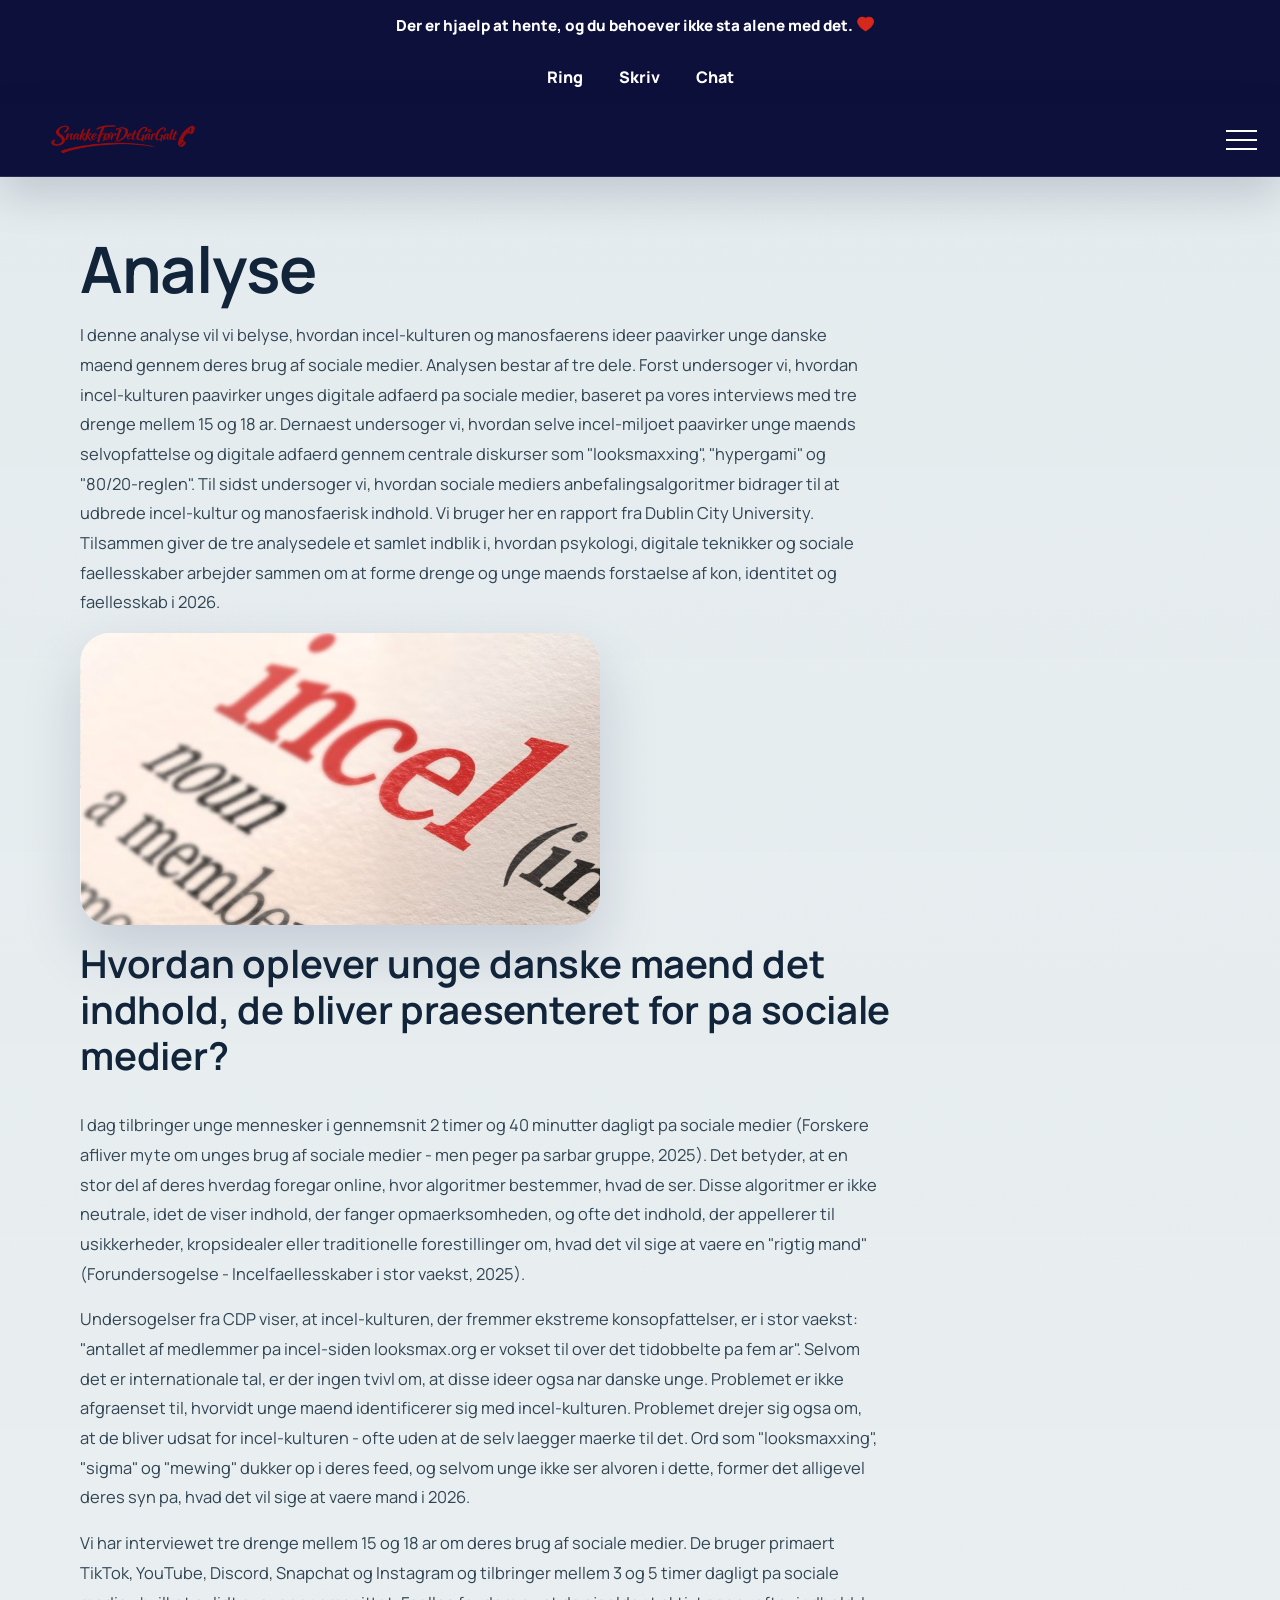
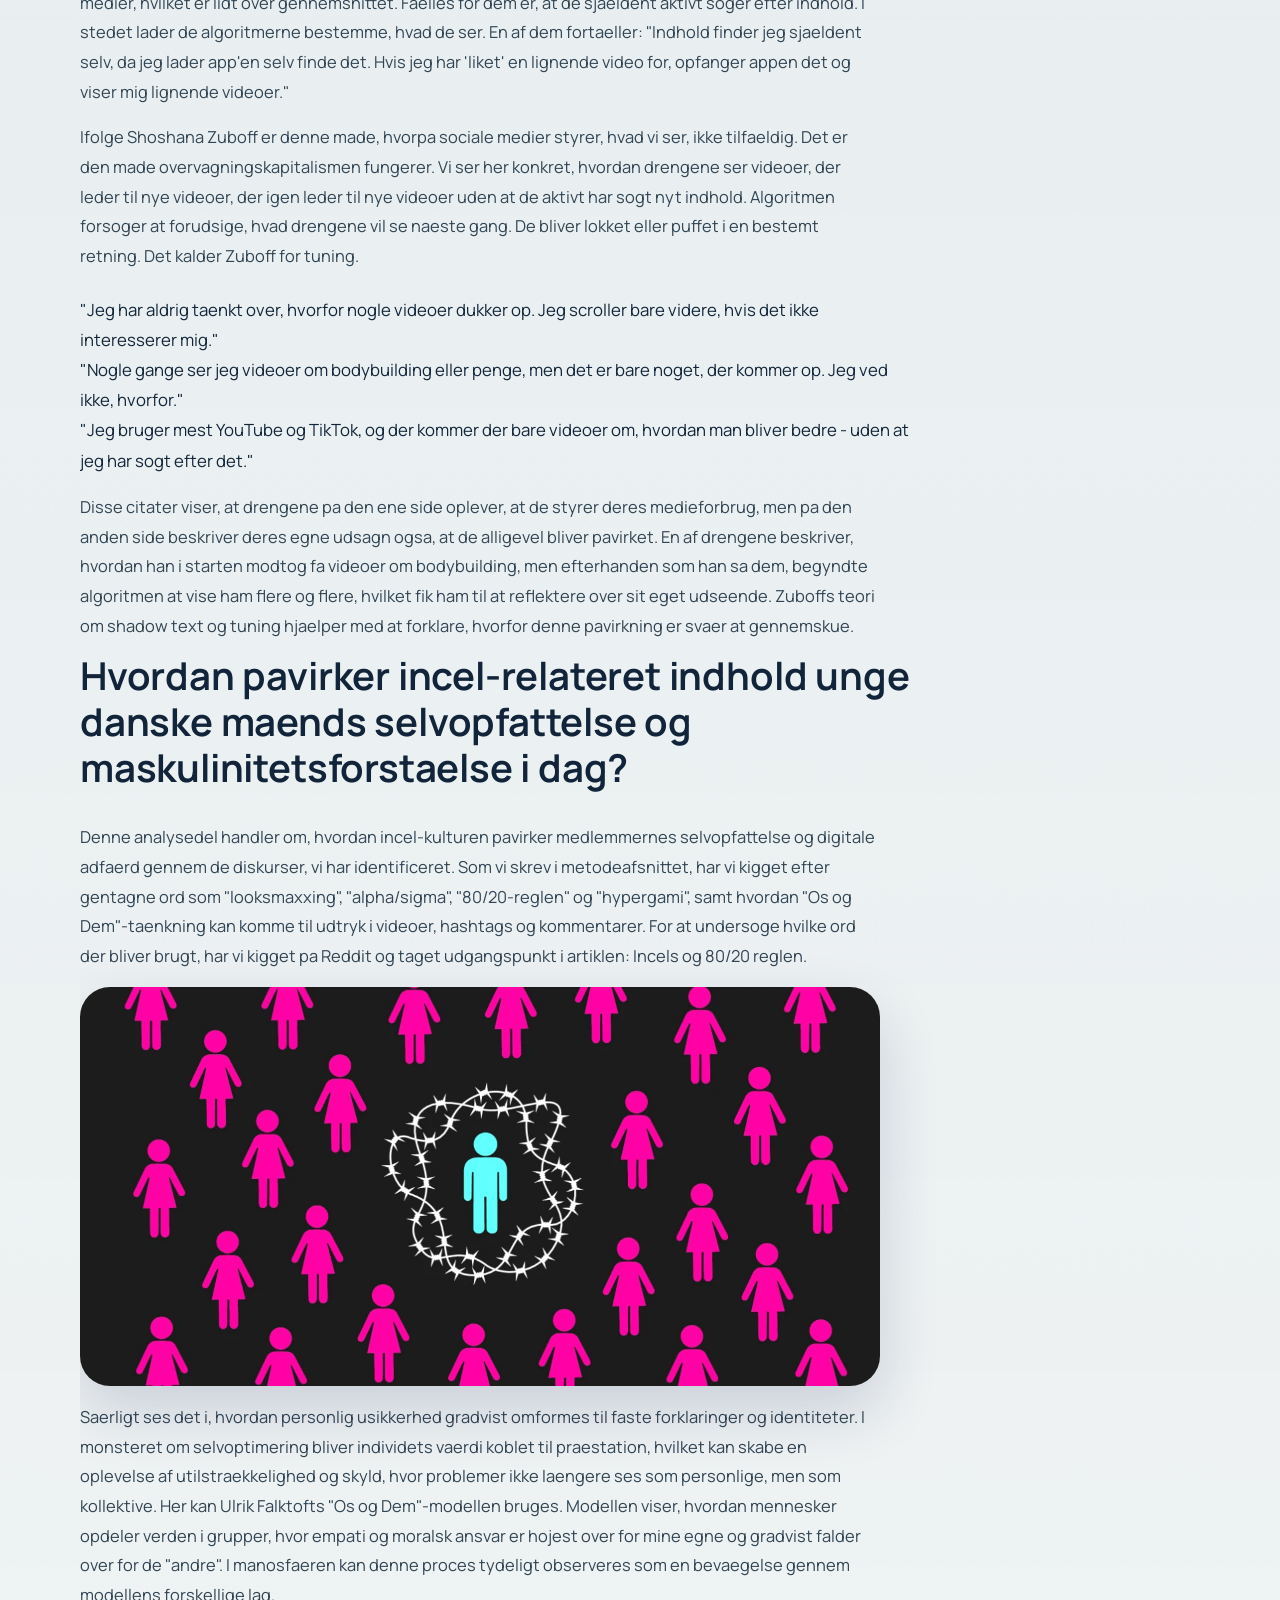
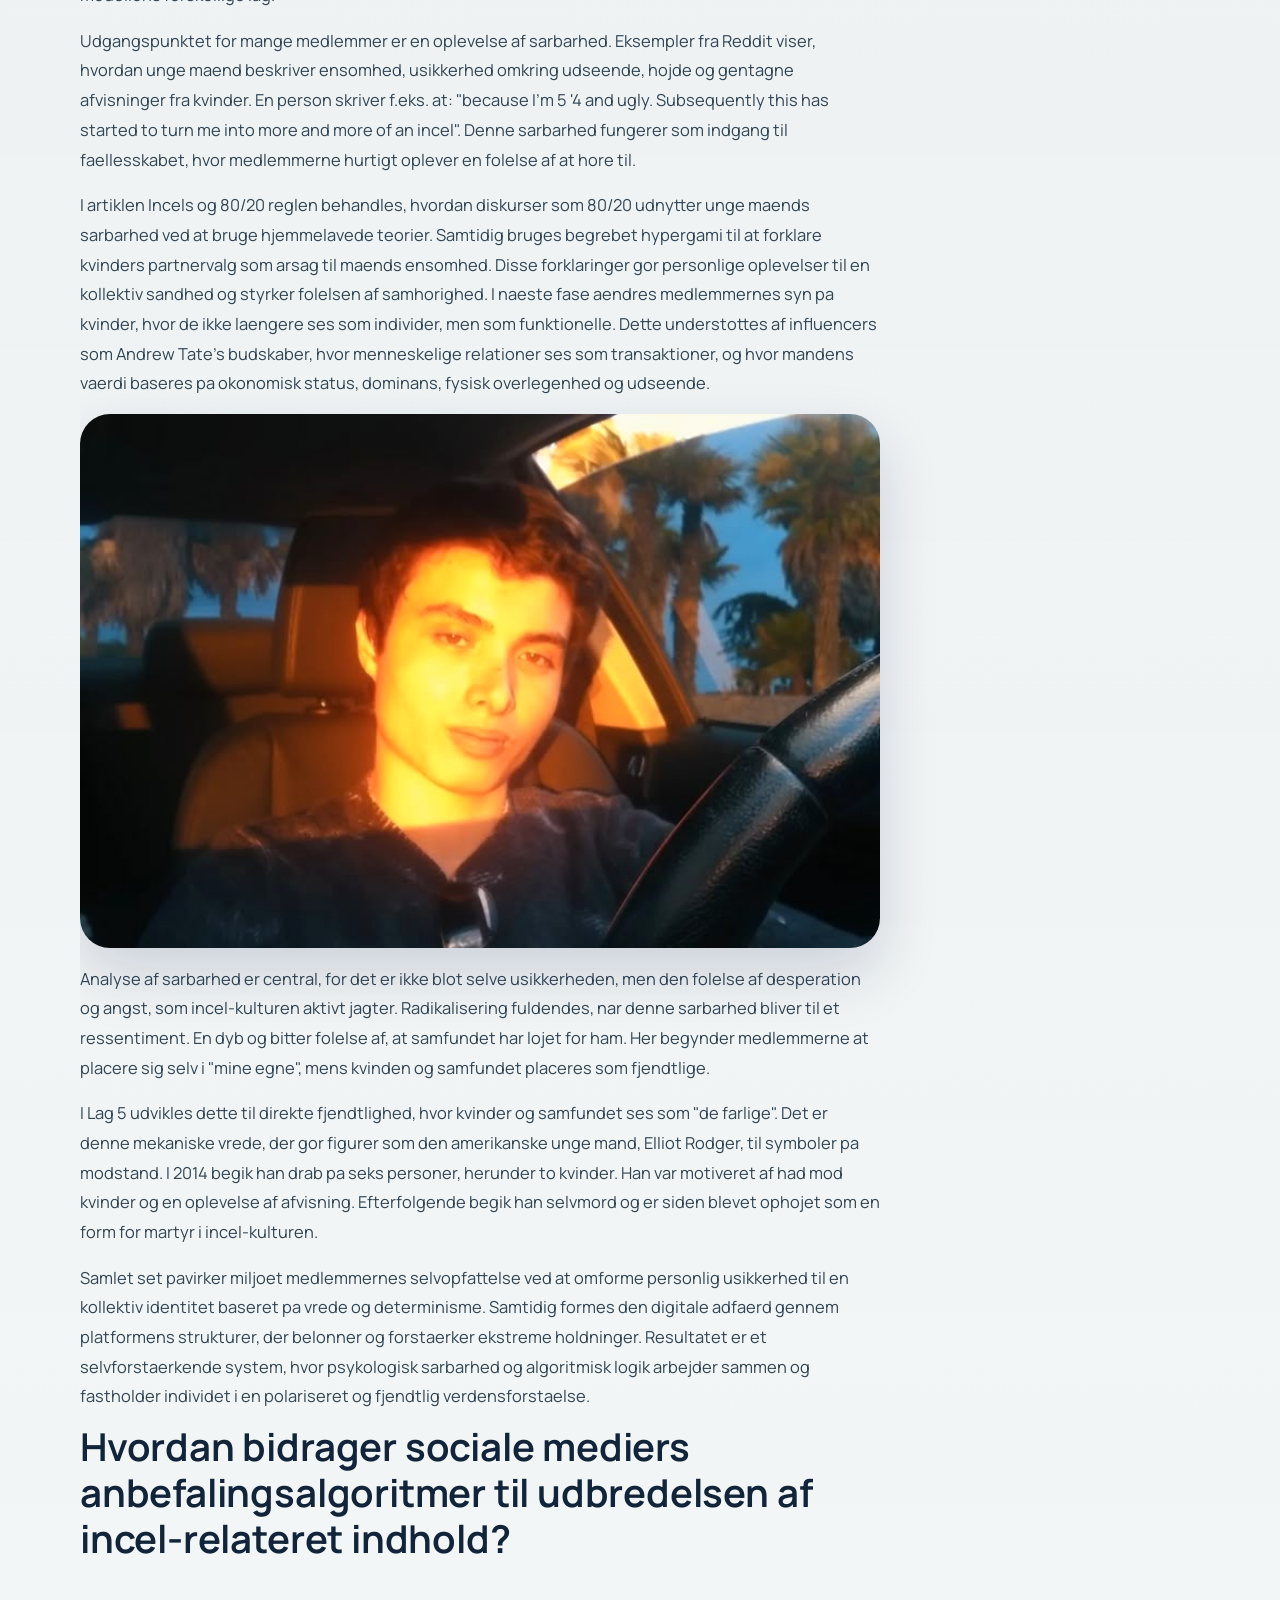
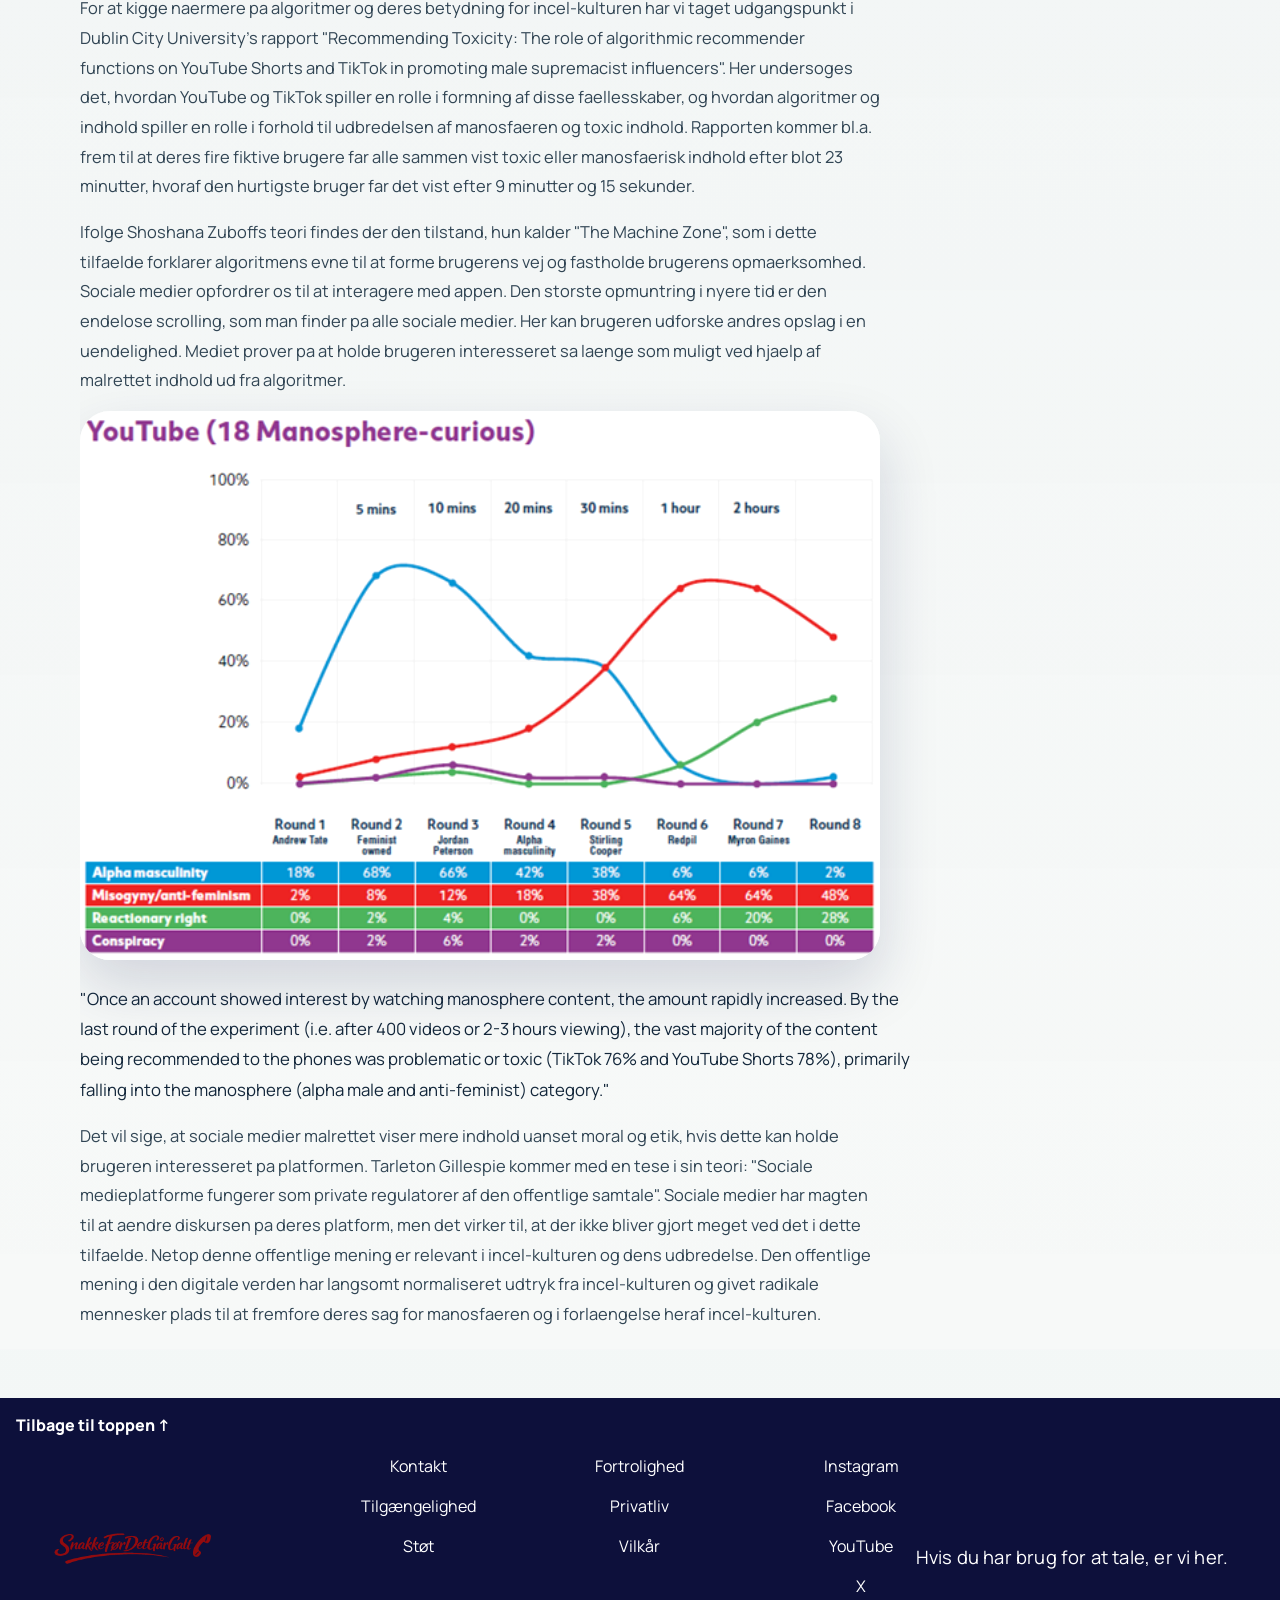
==== commit 54166239: "alaslojdoan" ====
--- a/analyse.html
+++ b/analyse.html
@@ -3,10 +3,10 @@
   <head>
     <meta charset="UTF-8" />
     <meta name="viewport" content="width=device-width, initial-scale=1.0" />
-    <title>Analyse | SnakFørDetGårGalt.dk</title>
+    <title>Analyse | SnakForDetGarGalt.dk</title>
     <meta
       name="description"
-      content="Læs analysen bag SnakFørDetGårGalt.dk og projektets arbejde med digitale fællesskaber, algoritmer og forebyggelse."
+      content="Projektets fulde analyse om incel-kultur, algoritmer og unge maends digitale adfaerd."
     />
     <link rel="preconnect" href="https://fonts.googleapis.com" />
     <link rel="preconnect" href="https://fonts.gstatic.com" crossorigin />
@@ -16,147 +16,301 @@
     />
     <link rel="stylesheet" href="style.css" />
   </head>
-  <body>
-    <a class="skip-link" href="#mainContent">
-      <span data-lang="da">Gå til indhold</span>
-      <span data-lang="en" hidden>Skip to content</span>
-    </a>
-
+  <body class="analysis-page">
+    <a class="skip-link" href="#mainContent">Ga til indhold</a>
     <div class="top-banner">
-      <p><span data-i18n="banner.text">Der er hjælp at hente, og du behøver ikke stå alene med det.</span><span class="banner-icon" aria-hidden="true"><svg viewBox="0 0 24 24"><path d="M12 21s-6.5-4.35-8.5-8A5.2 5.2 0 0 1 12 6a5.2 5.2 0 0 1 8.5 7c-2 3.65-8.5 8-8.5 8Z"/></svg></span></p>
+      <p>
+        Der er hjaelp at hente, og du behoever ikke sta alene med det.
+        <span class="banner-icon" aria-hidden="true"
+          ><svg viewBox="0 0 24 24">
+            <path d="M12 21s-6.5-4.35-8.5-8A5.2 5.2 0 0 1 12 6a5.2 5.2 0 0 1 8.5 7c-2 3.65-8.5 8-8.5 8Z" /></svg
+        ></span>
+      </p>
     </div>
-
     <div class="contact-strip">
       <div class="contact-strip-inner">
-        <a href="index.html#helpCards"><span class="icon" aria-hidden="true"><svg viewBox="0 0 24 24"><path d="M22 16.92v3a2 2 0 0 1-2.18 2 19.8 19.8 0 0 1-8.63-3.07A19.5 19.5 0 0 1 5.15 12.8 19.8 19.8 0 0 1 2.08 4.09 2 2 0 0 1 4.06 2h3a2 2 0 0 1 2 1.72c.12.9.33 1.78.63 2.62a2 2 0 0 1-.45 2.11L8 9.91a16 16 0 0 0 6.09 6.09l1.46-1.24a2 2 0 0 1 2.11-.45c.84.3 1.72.51 2.62.63A2 2 0 0 1 22 16.92z"/></svg></span><span data-i18n="utility.call">Ring</span></a>
-        <a href="index.html#helpCards"><span class="icon" aria-hidden="true"><svg viewBox="0 0 24 24"><rect x="7" y="2" width="10" height="20" rx="2"/><line x1="11" y1="18" x2="13" y2="18"/></svg></span><span data-i18n="utility.text">Skriv</span></a>
-        <a href="index.html#chat"><span class="icon" aria-hidden="true"><svg viewBox="0 0 24 24"><path d="M21 15a2 2 0 0 1-2 2H8l-5 4V5a2 2 0 0 1 2-2h14a2 2 0 0 1 2 2z"/><line x1="8" y1="9" x2="16" y2="9"/><line x1="8" y1="13" x2="14" y2="13"/></svg></span><span data-i18n="utility.chat">Chat</span></a>
+        <a href="index.html#helpCards">Ring</a><a href="index.html#helpCards">Skriv</a
+        ><a href="index.html#chat">Chat</a>
       </div>
     </div>
-
     <header class="site-header">
       <div class="header-inner">
-        <a class="brand" href="index.html" aria-label="SnakFørDetGårGalt.dk">
-          <img src="logo-chatgpt.png" alt="SnakFørDetGårGalt.dk" class="brand-image" />
-        </a>
-
+        <a class="brand" href="index.html"
+          ><img src="logo-chatgpt.png" alt="SnakForDetGarGalt.dk" class="brand-image"
+        /></a>
         <div class="header-tools">
-          <a class="page-back-link" href="index.html">
-            <span data-lang="da">Til forsiden</span>
-            <span data-lang="en" hidden>Back to home</span>
-          </a>
-          <button class="menu-button" id="menuToggle" type="button" aria-expanded="false" aria-controls="siteMenu" aria-label="Menu">
+          <button
+            class="menu-button"
+            id="menuToggle"
+            type="button"
+            aria-expanded="false"
+            aria-controls="siteMenu"
+            aria-label="Menu"
+          >
             <span class="hamburger" aria-hidden="true"></span>
           </button>
-          <div class="search-shell">
-            <button class="search-trigger" id="searchTrigger" type="button" aria-expanded="false" aria-controls="searchPanel" aria-label="Søg">
-              <span class="search-icon" aria-hidden="true"><svg viewBox="0 0 24 24"><circle cx="11" cy="11" r="7"/><line x1="16.65" y1="16.65" x2="21" y2="21"/></svg></span>
-            </button>
-            <div class="search-panel" id="searchPanel" hidden>
-              <div class="search-panel-inner">
-                <form class="search-box" id="searchForm" role="search">
-                  <label class="sr-only" for="siteSearch" data-i18n="search.label">Søg på siden</label>
-                  <input
-                    id="siteSearch"
-                    name="search"
-                    type="search"
-                    placeholder="Søg"
-                    data-i18n-placeholder="search.placeholder"
-                    autocomplete="off"
-                  />
-                </form>
-              </div>
-            </div>
-          </div>
         </div>
       </div>
     </header>
-
     <aside class="menu-overlay" id="siteMenu" hidden>
       <div class="menu-panel">
         <nav class="menu-list" aria-label="Hovednavigation">
-          <a class="menu-item" href="index.html"><span data-i18n="menu.home">Hjem</span></a>
-          <a class="menu-item" href="om-projektet.html"><span data-i18n="menu.about">Om projektet</span></a>
-          <a class="menu-item" href="analyse.html"><span data-lang="da">Analyse</span><span data-lang="en" hidden>Analysis</span></a>
-          <a class="menu-item" href="medieprodukt.html"><span data-lang="da">Medieprodukt</span><span data-lang="en" hidden>Media Product</span></a>
-          <a class="menu-item" href="javascript:void(0)" aria-disabled="true"><span data-i18n="menu.interpretation">Sprog og tilgængelighed</span></a>
-          <div class="menu-accessibility-actions">
-            <button class="theme-menu-button" type="button" id="languageToggle" aria-label="Change language">
-              <span id="languageLabel">English</span>
-            </button>
-            <button class="theme-menu-button" type="button" data-theme-toggle>
-              <span data-theme-label>Dark mode</span>
-            </button>
-          </div>
+          <div class="menu-item"><a class="menu-item-link" href="index.html#top"><span>Hjem</span></a></div>
+          <div class="menu-item">
+            <a class="menu-item-link" href="om-projektet.html#top"><span>Om projektet</span></a>
+          </div>
+          <div class="menu-item"><a class="menu-item-link" href="teori.html#top"><span>Teori</span></a></div>
+          <div class="menu-item"><a class="menu-item-link" href="metode.html#top"><span>Metode</span></a></div>
+          <div class="menu-item"><a class="menu-item-link" href="analyse.html#top"><span>Analyse</span></a></div>
+          <div class="menu-item">
+            <a class="menu-item-link" href="diskussion.html#top"><span>Diskussion</span></a>
+          </div>
+          <div class="menu-item">
+            <a class="menu-item-link" href="konklusion.html#top"><span>Konklusion</span></a>
+          </div>
+          <div class="menu-item">
+            <a class="menu-item-link" href="medieprodukt.html#top"><span>Produktionsproces</span></a>
+          </div>
+          <div class="menu-item">
+            <a class="menu-item-link" href="litteraturliste.html#top"><span>Litteraturliste</span></a>
+          </div>
+          <div class="menu-item">
+            <a class="menu-item-link" href="brug-af-ai.html#top"><span>Brug af AI</span></a>
+          </div>
+          <div class="menu-item"><a class="menu-item-link" href="bilag.html#top"><span>Bilag</span></a></div>
         </nav>
       </div>
     </aside>
-
     <main id="mainContent">
       <section class="subpage-hero" id="top">
         <div class="content-section">
-          <p class="eyebrow"><span data-lang="da">Analyse</span><span data-lang="en" hidden>Analysis</span></p>
-          <h1 class="subpage-title"><span data-lang="da">Diskursanalyse og målgruppeforståelse</span><span data-lang="en" hidden>Discourse analysis and understanding the target group</span></h1>
-          <p class="subpage-lead"><span data-lang="da">Analysen undersøger, hvordan online indhold, algoritmer og fællesskaber kan påvirke unge mænd i en negativ retning, og hvorfor tidlig dialog er vigtig.</span><span data-lang="en" hidden>The analysis explores how online content, algorithms, and communities can influence young men in a negative direction, and why early dialogue matters.</span></p>
+          <h1 class="subpage-title">Analyse</h1>
+          <p class="subpage-lead">
+            I denne analyse vil vi belyse, hvordan incel-kulturen og manosfaerens ideer paavirker
+            unge danske maend gennem deres brug af sociale medier. Analysen bestar af tre dele.
+            Forst undersoger vi, hvordan incel-kulturen paavirker unges digitale adfaerd pa sociale
+            medier, baseret pa vores interviews med tre drenge mellem 15 og 18 ar. Dernaest
+            undersoger vi, hvordan selve incel-miljoet paavirker unge maends selvopfattelse og
+            digitale adfaerd gennem centrale diskurser som "looksmaxxing", "hypergami" og
+            "80/20-reglen". Til sidst undersoger vi, hvordan sociale mediers anbefalingsalgoritmer
+            bidrager til at udbrede incel-kultur og manosfaerisk indhold. Vi bruger her en rapport
+            fra Dublin City University. Tilsammen giver de tre analysedele et samlet indblik i,
+            hvordan psykologi, digitale teknikker og sociale faellesskaber arbejder sammen om at
+            forme drenge og unge maends forstaelse af kon, identitet og faellesskab i 2026.
+          </p>
+          <p>
+            <img class="resource-image analysis-small-image" src="incel-closeup.jpg" alt="Nærbillede af ordet incel" />
+          </p>
+          <section class="analysis-flow">
+        <article class="resource-card subpage-card">
+          <div class="production-copy resource-copy">
+            <h2>Hvordan oplever unge danske maend det indhold, de bliver praesenteret for pa sociale medier?</h2>
+            <p>
+              I dag tilbringer unge mennesker i gennemsnit 2 timer og 40 minutter dagligt pa sociale
+              medier (Forskere afliver myte om unges brug af sociale medier - men peger pa sarbar
+              gruppe, 2025). Det betyder, at en stor del af deres hverdag foregar online, hvor
+              algoritmer bestemmer, hvad de ser. Disse algoritmer er ikke neutrale, idet de viser
+              indhold, der fanger opmaerksomheden, og ofte det indhold, der appellerer til
+              usikkerheder, kropsidealer eller traditionelle forestillinger om, hvad det vil sige at
+              vaere en "rigtig mand" (Forundersogelse - Incelfaellesskaber i stor vaekst, 2025).
+            </p>
+            <p>
+              Undersogelser fra CDP viser, at incel-kulturen, der fremmer ekstreme konsopfattelser,
+              er i stor vaekst: "antallet af medlemmer pa incel-siden looksmax.org er vokset til
+              over det tidobbelte pa fem ar". Selvom det er internationale tal, er der ingen tvivl
+              om, at disse ideer ogsa nar danske unge. Problemet er ikke afgraenset til, hvorvidt
+              unge maend identificerer sig med incel-kulturen. Problemet drejer sig ogsa om, at de
+              bliver udsat for incel-kulturen - ofte uden at de selv laegger maerke til det. Ord
+              som "looksmaxxing", "sigma" og "mewing" dukker op i deres feed, og selvom unge ikke
+              ser alvoren i dette, former det alligevel deres syn pa, hvad det vil sige at vaere
+              mand i 2026.
+            </p>
+            <p>
+              Vi har interviewet tre drenge mellem 15 og 18 ar om deres brug af sociale medier. De
+              bruger primaert TikTok, YouTube, Discord, Snapchat og Instagram og tilbringer mellem 3
+              og 5 timer dagligt pa sociale medier, hvilket er lidt over gennemsnittet. Faelles for
+              dem er, at de sjaeldent aktivt soger efter indhold. I stedet lader de algoritmerne
+              bestemme, hvad de ser. En af dem fortaeller: "Indhold finder jeg sjaeldent selv, da
+              jeg lader app'en selv finde det. Hvis jeg har 'liket' en lignende video for,
+              opfanger appen det og viser mig lignende videoer."
+            </p>
+            <p>
+              Ifolge Shoshana Zuboff er denne made, hvorpa sociale medier styrer, hvad vi ser, ikke
+              tilfaeldig. Det er den made overvagningskapitalismen fungerer. Vi ser her konkret,
+              hvordan drengene ser videoer, der leder til nye videoer, der igen leder til nye
+              videoer uden at de aktivt har sogt nyt indhold. Algoritmen forsoger at forudsige,
+              hvad drengene vil se naeste gang. De bliver lokket eller puffet i en bestemt retning.
+              Det kalder Zuboff for tuning.
+            </p>
+            <blockquote class="production-quote">
+              "Jeg har aldrig taenkt over, hvorfor nogle videoer dukker op. Jeg scroller bare
+              videre, hvis det ikke interesserer mig."<br />
+              "Nogle gange ser jeg videoer om bodybuilding eller penge, men det er bare noget, der
+              kommer op. Jeg ved ikke, hvorfor."<br />
+              "Jeg bruger mest YouTube og TikTok, og der kommer der bare videoer om, hvordan man
+              bliver bedre - uden at jeg har sogt efter det."
+            </blockquote>
+            <p>
+              Disse citater viser, at drengene pa den ene side oplever, at de styrer deres
+              medieforbrug, men pa den anden side beskriver deres egne udsagn ogsa, at de alligevel
+              bliver pavirket. En af drengene beskriver, hvordan han i starten modtog fa videoer om
+              bodybuilding, men efterhanden som han sa dem, begyndte algoritmen at vise ham flere og
+              flere, hvilket fik ham til at reflektere over sit eget udseende. Zuboffs teori om
+              shadow text og tuning hjaelper med at forklare, hvorfor denne pavirkning er svaer at
+              gennemskue.
+            </p>
+          </div>
+        </article>
+        <article class="resource-card subpage-card">
+          <div class="production-copy resource-copy">
+            <h2>Hvordan pavirker incel-relateret indhold unge danske maends selvopfattelse og maskulinitetsforstaelse i dag?</h2>
+            <p>
+              Denne analysedel handler om, hvordan incel-kulturen pavirker medlemmernes
+              selvopfattelse og digitale adfaerd gennem de diskurser, vi har identificeret. Som vi
+              skrev i metodeafsnittet, har vi kigget efter gentagne ord som "looksmaxxing",
+              "alpha/sigma", "80/20-reglen" og "hypergami", samt hvordan "Os og Dem"-taenkning kan
+              komme til udtryk i videoer, hashtags og kommentarer. For at undersoge hvilke ord der
+              bliver brugt, har vi kigget pa Reddit og taget udgangspunkt i artiklen: Incels og
+              80/20 reglen.
+            </p>
+            <p>
+              <img class="resource-image" src="what-is-an-incel.webp" alt="What is an incel" />
+            </p>
+            <p>
+              Saerligt ses det i, hvordan personlig usikkerhed gradvist omformes til faste
+              forklaringer og identiteter. I monsteret om selvoptimering bliver individets vaerdi
+              koblet til praestation, hvilket kan skabe en oplevelse af utilstraekkelighed og skyld,
+              hvor problemer ikke laengere ses som personlige, men som kollektive. Her kan Ulrik
+              Falktofts "Os og Dem"-modellen bruges. Modellen viser, hvordan mennesker opdeler
+              verden i grupper, hvor empati og moralsk ansvar er hojest over for mine egne og
+              gradvist falder over for de "andre". I manosfaeren kan denne proces tydeligt
+              observeres som en bevaegelse gennem modellens forskellige lag.
+            </p>
+            <p>
+              Udgangspunktet for mange medlemmer er en oplevelse af sarbarhed. Eksempler fra Reddit
+              viser, hvordan unge maend beskriver ensomhed, usikkerhed omkring udseende, hojde og
+              gentagne afvisninger fra kvinder. En person skriver f.eks. at: "because I'm 5 '4 and
+              ugly. Subsequently this has started to turn me into more and more of an incel".
+              Denne sarbarhed fungerer som indgang til faellesskabet, hvor medlemmerne hurtigt
+              oplever en folelse af at hore til.
+            </p>
+            <p>
+              I artiklen Incels og 80/20 reglen behandles, hvordan diskurser som 80/20 udnytter
+              unge maends sarbarhed ved at bruge hjemmelavede teorier. Samtidig bruges begrebet
+              hypergami til at forklare kvinders partnervalg som arsag til maends ensomhed. Disse
+              forklaringer gor personlige oplevelser til en kollektiv sandhed og styrker folelsen af
+              samhorighed. I naeste fase aendres medlemmernes syn pa kvinder, hvor de ikke laengere
+              ses som individer, men som funktionelle. Dette understottes af influencers som Andrew
+              Tate's budskaber, hvor menneskelige relationer ses som transaktioner, og hvor mandens
+              vaerdi baseres pa okonomisk status, dominans, fysisk overlegenhed og udseende.
+            </p>
+            <p>
+              <img class="resource-image" src="elliot-roger.jpg" alt="Elliot Rodger" />
+            </p>
+            <p>
+              Analyse af sarbarhed er central, for det er ikke blot selve usikkerheden, men den
+              folelse af desperation og angst, som incel-kulturen aktivt jagter. Radikalisering
+              fuldendes, nar denne sarbarhed bliver til et ressentiment. En dyb og bitter folelse
+              af, at samfundet har lojet for ham. Her begynder medlemmerne at placere sig selv i
+              "mine egne", mens kvinden og samfundet placeres som fjendtlige.
+            </p>
+            <p>
+              I Lag 5 udvikles dette til direkte fjendtlighed, hvor kvinder og samfundet ses som
+              "de farlige". Det er denne mekaniske vrede, der gor figurer som den amerikanske unge
+              mand, Elliot Rodger, til symboler pa modstand. I 2014 begik han drab pa seks
+              personer, herunder to kvinder. Han var motiveret af had mod kvinder og en oplevelse af
+              afvisning. Efterfolgende begik han selvmord og er siden blevet ophojet som en form for
+              martyr i incel-kulturen.
+            </p>
+            <p>
+              Samlet set pavirker miljoet medlemmernes selvopfattelse ved at omforme personlig
+              usikkerhed til en kollektiv identitet baseret pa vrede og determinisme. Samtidig formes
+              den digitale adfaerd gennem platformens strukturer, der belonner og forstaerker
+              ekstreme holdninger. Resultatet er et selvforstaerkende system, hvor psykologisk
+              sarbarhed og algoritmisk logik arbejder sammen og fastholder individet i en polariseret
+              og fjendtlig verdensforstaelse.
+            </p>
+          </div>
+        </article>
+        <article class="resource-card subpage-card">
+          <div class="production-copy resource-copy">
+            <h2>Hvordan bidrager sociale mediers anbefalingsalgoritmer til udbredelsen af incel-relateret indhold?</h2>
+            <p>
+              For at kigge naermere pa algoritmer og deres betydning for incel-kulturen har vi taget
+              udgangspunkt i Dublin City University's rapport "Recommending Toxicity: The role of
+              algorithmic recommender functions on YouTube Shorts and TikTok in promoting male
+              supremacist influencers". Her undersoges det, hvordan YouTube og TikTok spiller en
+              rolle i formning af disse faellesskaber, og hvordan algoritmer og indhold spiller en
+              rolle i forhold til udbredelsen af manosfaeren og toxic indhold. Rapporten kommer bl.a.
+              frem til at deres fire fiktive brugere far alle sammen vist toxic eller manosfaerisk
+              indhold efter blot 23 minutter, hvoraf den hurtigste bruger far det vist efter 9
+              minutter og 15 sekunder.
+            </p>
+            <p>
+              Ifolge Shoshana Zuboffs teori findes der den tilstand, hun kalder "The Machine Zone",
+              som i dette tilfaelde forklarer algoritmens evne til at forme brugerens vej og
+              fastholde brugerens opmaerksomhed. Sociale medier opfordrer os til at interagere med
+              appen. Den storste opmuntring i nyere tid er den endelose scrolling, som man finder pa
+              alle sociale medier. Her kan brugeren udforske andres opslag i en uendelighed. Mediet
+              prover pa at holde brugeren interesseret sa laenge som muligt ved hjaelp af malrettet
+              indhold ud fra algoritmer.
+            </p>
+            <p>
+              <img class="resource-image" src="youtube-manosphere-chart.png" alt="Graf over YouTube manosphere-curious udvikling" />
+            </p>
+            <blockquote class="production-quote">
+              "Once an account showed interest by watching manosphere content, the amount rapidly
+              increased. By the last round of the experiment (i.e. after 400 videos or 2-3 hours
+              viewing), the vast majority of the content being recommended to the phones was
+              problematic or toxic (TikTok 76% and YouTube Shorts 78%), primarily falling into the
+              manosphere (alpha male and anti-feminist) category."
+            </blockquote>
+            <p>
+              Det vil sige, at sociale medier malrettet viser mere indhold uanset moral og etik, hvis
+              dette kan holde brugeren interesseret pa platformen. Tarleton Gillespie kommer med en
+              tese i sin teori: "Sociale medieplatforme fungerer som private regulatorer af den
+              offentlige samtale". Sociale medier har magten til at aendre diskursen pa deres
+              platform, men det virker til, at der ikke bliver gjort meget ved det i dette tilfaelde.
+              Netop denne offentlige mening er relevant i incel-kulturen og dens udbredelse. Den
+              offentlige mening i den digitale verden har langsomt normaliseret udtryk fra
+              incel-kulturen og givet radikale mennesker plads til at fremfore deres sag for
+              manosfaeren og i forlaengelse heraf incel-kulturen.
+            </p>
+          </div>
+        </article>
+          </section>
         </div>
       </section>
-
-      <section class="content-section" id="analysis-overview">
-        <article class="resource-card subpage-card">
-          <div class="production-copy">
-            <h2><span data-lang="da">Analysens fokus</span><span data-lang="en" hidden>Focus of the analysis</span></h2>
-            <p><span data-lang="da">Vores diskursanalyse tager udgangspunkt i, hvordan bestemte fortællinger gentages og normaliseres i digitale miljøer. Humor, ironi og korte, skarpe budskaber kan gøre ekstreme holdninger lettere at dele og sværere at gennemskue.</span><span data-lang="en" hidden>Our discourse analysis focuses on how certain narratives are repeated and normalized in digital environments. Humor, irony, and short sharp messages can make extreme attitudes easier to share and harder to recognize.</span></p>
-            <p><span data-lang="da">Vi ser især på, hvordan algoritmestyrede platforme kan forstærke indhold, der skaber vrede, afmagt og polarisering. Når den samme type budskaber dukker op igen og igen, kan de opleves som mere almindelige og mere legitime.</span><span data-lang="en" hidden>We especially look at how algorithm-driven platforms can amplify content that creates anger, powerlessness, and polarization. When the same type of messages appears again and again, they can feel more common and more legitimate.</span></p>
-          </div>
-        </article>
-      </section>
-
-      <section class="content-section" id="analysis-target-group">
-        <article class="resource-card subpage-card">
-          <div class="production-grid">
-            <section class="production-panel">
-              <h3><span data-lang="da">Målgruppe</span><span data-lang="en" hidden>Target group</span></h3>
-              <p><span data-lang="da">Målgruppen er unge mænd, som kan føle sig isolerede, frustrerede eller afviste, og som derfor er sårbare over for fællesskaber, der tilbyder enkle forklaringer og fjendebilleder.</span><span data-lang="en" hidden>The target group is young men who may feel isolated, frustrated, or rejected, and are therefore vulnerable to communities that offer simple explanations and enemies.</span></p>
-            </section>
-            <section class="production-panel">
-              <h3><span data-lang="da">Formål</span><span data-lang="en" hidden>Purpose</span></h3>
-              <p><span data-lang="da">Formålet er at skabe refleksion og forebyggelse. Vi vil vise, hvordan de digitale fortællinger opbygges, og pege på behovet for støtte, alternative fællesskaber og tidlige samtaler.</span><span data-lang="en" hidden>The purpose is to create reflection and prevention. We want to show how digital narratives are built and point to the need for support, alternative communities, and early conversations.</span></p>
-            </section>
-          </div>
-        </article>
-      </section>
-
-      <section class="content-section" id="analysis-sources">
-        <article class="resource-card subpage-card">
-          <div class="production-copy">
-            <h2><span data-lang="da">Litteratur og kilder</span><span data-lang="en" hidden>Literature and sources</span></h2>
-            <ul class="production-list">
-              <li>Zuboff, Shoshana (2019). The Age of Surveillance Capitalism. PublicAffairs.</li>
-              <li>Gillespie, Tarleton (2018). Custodians of the Internet. Yale University Press.</li>
-              <li>Falktoft Ulrik (2025). Os og Dem. Materiale til Digital Kultur, Erhvervsakademi København.</li>
-              <li><a href="https://laeremiddel.dk/wp-content/uploads/2021/04/Diskursanalyse_printversion_2020.pdf" target="_blank" rel="noreferrer">Læremiddel.dk (2020). Diskursanalyse.</a></li>
-              <li>Izotova, N., Polishchuk, M., Taranik-Tkachuk, K. (2021). Discourse analysis and digital technologies.</li>
-              <li><a href="https://www.dcu.ie/sites/default/files/advanced_processing_technology_editor/2025-12/1.-recommending-toxicity_the-role-of-algorithmic-recommender-functions-on-youtube-shorts-and-tiktok-in-promoting-male-supremacist-influencers-2.pdf" target="_blank" rel="noreferrer">Baker, Ging & Brandt Andreasen (2024). Recommending Toxicity.</a></li>
-              <li><a href="https://cfdp.dk/wp-content/uploads/2025/04/Forundersoegelse-Incelfaellesskaber-i-stor-vaekst-Center-for-Digital-Paedagogik.pdf" target="_blank" rel="noreferrer">Center for Digital Pædagogik (2025). Forundersøgelse af incel-fællesskaber i stor vækst.</a></li>
-              <li><a href="https://videnskab.dk/kultur-samfund/incels-og-80-20-reglen-forstaa-forskning-bag-kvindehadet-i-ny-tv-serie/" target="_blank" rel="noreferrer">Videnskab.dk: Incels og 80/20-reglen.</a></li>
-            </ul>
-          </div>
-        </article>
-      </section>
     </main>
-
     <footer class="site-footer">
-      <a class="return-top" href="#top"><span data-lang="da">Tilbage til toppen ↑</span><span data-lang="en" hidden>Back to top ↑</span></a>
+      <a class="return-top" href="#top">Tilbage til toppen ↑</a>
       <div class="footer-main">
         <div class="footer-brand-block">
           <div class="footer-logo">
-          <img src="logo-chatgpt.png" alt="SnakFørDetGårGalt.dk" class="footer-logo-image" />
-          </div>
-          <p><span data-lang="da">Hvis du har brug for støtte, så ræk ud. Et trygt sted at tale, før det går galt.</span><span data-lang="en" hidden>If you need support, reach out. A safe place to talk before things go wrong.</span></p>
+            <img src="logo-chatgpt.png" alt="SnakForDetGarGalt.dk" class="footer-logo-image" />
+          </div>
         </div>
+        <div class="footer-links-grid">
+          <div class="footer-column">
+            <a href="javascript:void(0)" aria-disabled="true">Kontakt</a>
+            <a href="javascript:void(0)" aria-disabled="true">Tilgaengelighed</a>
+            <a href="javascript:void(0)" aria-disabled="true">Stot</a>
+          </div>
+          <div class="footer-column">
+            <a href="javascript:void(0)" aria-disabled="true">Fortrolighed</a>
+            <a href="javascript:void(0)" aria-disabled="true">Privatliv</a>
+            <a href="javascript:void(0)" aria-disabled="true">Vilkar</a>
+          </div>
+          <div class="footer-column social-column">
+            <a href="javascript:void(0)" aria-disabled="true">Instagram</a>
+            <a href="javascript:void(0)" aria-disabled="true">Facebook</a>
+            <a href="javascript:void(0)" aria-disabled="true">YouTube</a>
+            <a href="javascript:void(0)" aria-disabled="true">X</a>
+          </div>
+        </div>
+        <div class="footer-tagline-box"><p>Hvis du har brug for at tale, er vi her.</p></div>
       </div>
     </footer>
-
     <script src="script.js"></script>
   </body>
 </html>
--- a/style.css
+++ b/style.css
@@ -8,7 +8,7 @@
   --bg: #f7f9f8;
   --soft: #eef3f1;
   --text: #10202f;
-  --muted: #587083;
+  --muted: #3f5566;
   --border: #d8e2e7;
   --surface: #ffffff;
 }
@@ -366,7 +366,7 @@
   gap: 0.75rem;
   min-height: 52px;
   padding: 0.35rem 0.4rem 0.35rem 0.9rem;
-  border: 0;
+  border: 1px solid rgba(16, 32, 47, 0.12);
   border-radius: 20px;
   background: #f5f8fb;
 }
@@ -788,7 +788,7 @@
   border-radius: 999px;
   font-size: 0.98rem;
   font-weight: 800;
-  box-shadow: 0 16px 36px rgba(16, 21, 63, 0.24);
+  box-shadow: none;
   transition: transform 180ms ease, box-shadow 180ms ease, filter 180ms ease;
 }
 
@@ -796,7 +796,7 @@
 .help-card:hover,
 .help-card:focus-visible {
   transform: translateY(-2px);
-  box-shadow: 0 22px 44px rgba(16, 21, 63, 0.28);
+  box-shadow: none;
   filter: saturate(1.05);
 }
 .content-section { padding: 0 0 2rem; }
@@ -809,7 +809,7 @@
 }
 .resource-layout {
   display: grid;
-  grid-template-columns: minmax(0, 1.2fr) minmax(260px, 0.8fr);
+  grid-template-columns: minmax(0, 1.12fr) minmax(260px, 0.88fr);
   gap: 1.5rem;
   align-items: center;
 }
@@ -837,30 +837,104 @@
 .resource-image-wrap {
   display: flex;
   flex-direction: column;
-  justify-content: center;
-  align-items: center;
+  justify-content: stretch;
+  align-items: stretch;
   gap: 0.9rem;
+  min-height: 100%;
+}
+
+.download-project-media {
+  align-items: center;
+  justify-content: flex-start;
+}
+
+.download-project-media .resource-image {
+  width: min(100%, 120px);
+  height: auto;
+  min-height: 0;
+  aspect-ratio: auto;
+  object-fit: contain;
+}
+
+.download-project-media .project-page-link {
+  margin-top: 1.1rem;
+}
+
+.page-about #download-project .subpage-card.resource-layout {
+  border-radius: 34px;
+  overflow: hidden;
 }
 
 .resource-image {
   width: 100%;
-  max-width: 340px;
-  height: auto;
-  border-radius: 26px;
+  max-width: none;
+  height: 100%;
+  min-height: 280px;
+  object-fit: cover;
+  object-position: center;
+  border-radius: 30px;
   display: block;
-  opacity: 0.92;
-  filter: brightness(1.06);
-  box-shadow: 0 22px 48px rgba(17, 33, 79, 0.12);
+  opacity: 1;
+  filter: brightness(1.02) saturate(1.02);
+  box-shadow: 0 28px 65px rgba(17, 33, 79, 0.16);
 }
 
 .resource-video {
   width: 100%;
-  max-width: 340px;
+  max-width: none;
+  height: 100%;
+  min-height: 280px;
+  object-fit: cover;
+  border-radius: 30px;
+  display: block;
+  box-shadow: 0 28px 65px rgba(17, 33, 79, 0.16);
+  background: #000;
+}
+
+.homepage-product-media {
+  align-items: center;
+  justify-content: flex-start;
+}
+
+.homepage-product-video {
+  width: min(100%, 330px);
   height: auto;
-  border-radius: 26px;
-  display: block;
-  box-shadow: 0 22px 48px rgba(17, 33, 79, 0.12);
-  background: #000;
+  min-height: 0;
+  aspect-ratio: 9 / 16;
+  object-fit: cover;
+}
+
+.subpage-card.resource-layout {
+  padding: 0.9rem;
+  border-radius: 34px;
+  background:
+    linear-gradient(180deg, rgba(255, 255, 255, 0.98), rgba(245, 248, 251, 0.96));
+}
+
+.subpage-card.resource-layout .resource-copy {
+  padding: 1.05rem 1.05rem 1.05rem 1.2rem;
+}
+
+.subpage-card.resource-layout .resource-image-wrap {
+  position: relative;
+}
+
+.subpage-card.resource-layout .resource-image-wrap::before {
+  content: "";
+  position: absolute;
+  inset: 0;
+  border-radius: 30px;
+  background:
+    radial-gradient(circle at 20% 18%, rgba(255, 255, 255, 0.2), transparent 30%),
+    linear-gradient(180deg, rgba(255, 255, 255, 0.06), rgba(255, 255, 255, 0));
+  pointer-events: none;
+  z-index: 1;
+}
+
+.subpage-card.resource-layout .resource-image,
+.subpage-card.resource-layout .resource-video {
+  position: relative;
+  z-index: 0;
 }
 
 .resource-download {
@@ -905,13 +979,13 @@
   margin-top: 1rem;
   min-height: 56px;
   padding: 0.9rem 1.4rem;
-  border: 1px solid rgba(13, 16, 59, 0.14);
+  border: 1px solid rgba(16, 21, 63, 0.22);
   border-radius: 999px;
   color: white;
-  font-weight: 700;
+  font-weight: 800;
   width: fit-content;
-  background: linear-gradient(135deg, #d7281d, #8f1610);
-  box-shadow: 0 16px 34px rgba(143, 22, 16, 0.2);
+  background: linear-gradient(135deg, #10153f, #1b3152);
+  box-shadow: none;
 }
 .production-quote {
   margin: 0.5rem 0 0;
@@ -965,6 +1039,18 @@
     var(--bg);
 }
 
+.analysis-page #mainContent,
+.page-about #mainContent {
+  background:
+    linear-gradient(180deg, rgba(95, 137, 166, 0.12), rgba(95, 137, 166, 0)),
+    var(--bg);
+}
+
+.analysis-page .subpage-hero,
+.page-about .subpage-hero {
+  background: transparent;
+}
+
 .page-about {
   background:
     linear-gradient(180deg, #f7f9f8 0%, #f4f7f7 42%, #eff4f4 100%);
@@ -974,6 +1060,130 @@
   width: min(100% - 6rem, 1120px);
 }
 
+.analysis-page .content-section,
+.analysis-page .subpage-hero .content-section {
+  width: min(100% - 6rem, 1120px);
+}
+
+.analysis-page .subpage-hero {
+  padding-bottom: 0;
+}
+
+.analysis-page .subpage-card {
+  padding: 0;
+  background: transparent;
+  border: 0;
+  box-shadow: none;
+  border-radius: 0;
+}
+
+.analysis-page .subpage-card.resource-layout {
+  padding: 0;
+  background: transparent;
+  border: 0;
+  box-shadow: none;
+  border-radius: 0;
+}
+
+.analysis-page .production-copy,
+.analysis-page .resource-copy {
+  max-width: 52rem;
+}
+
+.analysis-page .resource-card {
+  border: 0;
+  background: transparent;
+  box-shadow: none;
+  padding: 0;
+  position: static;
+  border-radius: 0;
+}
+
+.analysis-page .content-section {
+  padding: 0 0 1.35rem;
+}
+
+.analysis-page .subpage-hero + .content-section {
+  padding-top: 0.3rem;
+}
+
+.analysis-page .analysis-flow {
+  display: grid;
+  gap: 0.8rem;
+  margin-top: 0.35rem;
+}
+
+.analysis-page .resource-layout {
+  align-items: start;
+  gap: 1.35rem;
+}
+
+.analysis-page .resource-copy,
+.analysis-page .production-copy {
+  padding: 0;
+}
+
+.analysis-page .resource-card::before,
+.analysis-page .subpage-card.resource-layout .resource-image-wrap::before {
+  display: none;
+}
+
+.analysis-page .subpage-lead {
+  margin-bottom: 0.85rem;
+}
+
+.analysis-page .subpage-card p,
+.analysis-page .subpage-lead,
+.analysis-page .production-list {
+  max-width: 50rem;
+  font-size: 1.03rem;
+  line-height: 1.8;
+}
+
+.analysis-page .production-copy h2,
+.analysis-page .subpage-title {
+  color: #11243a;
+}
+
+.analysis-page .production-quote {
+  margin: 0.5rem 0 0;
+  padding: 0;
+  background: transparent;
+  border-left: 0;
+  border-radius: 0;
+  box-shadow: none;
+}
+
+.analysis-page .production-copy h2 {
+  margin-top: 0;
+  margin-bottom: 0.95rem;
+}
+
+.analysis-page .eyebrow {
+  color: #5f89a6;
+}
+
+.analysis-page .subpage-card p,
+.analysis-page .subpage-lead {
+  color: #314554;
+}
+
+.analysis-page .production-panel {
+  background: #f8fbfc;
+  border-color: rgba(132, 168, 192, 0.2);
+}
+
+.analysis-page .production-panel {
+  background: transparent;
+  border: 0;
+  box-shadow: none;
+  padding: 0;
+}
+
+.analysis-page .page-back-link {
+  display: none;
+}
+
 .page-about .subpage-hero {
   background: transparent;
 }
@@ -982,12 +1192,21 @@
   color: #5f89a6;
 }
 
+.analysis-page .subpage-hero .eyebrow,
+.page-about .subpage-hero .eyebrow {
+  display: none;
+}
+
+.page-about .subpage-hero .eyebrow {
+  display: block;
+}
+
 .page-about .subpage-hero .subpage-title {
   color: #11243a;
 }
 
 .page-about .subpage-hero .subpage-lead {
-  color: #42596b;
+  color: #314554;
 }
 
 .page-about .subpage-card {
@@ -995,11 +1214,26 @@
   background: rgba(255, 255, 255, 0.94);
   border-color: rgba(216, 226, 231, 0.95);
   box-shadow: 0 12px 34px rgba(17, 33, 79, 0.05);
+  position: relative;
+  border-radius: 28px;
 }
 
 .page-about .production-copy,
 .page-about .resource-copy {
   max-width: 52rem;
+  padding: 0;
+}
+
+.page-about .resource-card,
+.page-about .production-panel {
+  padding: 2rem;
+  position: relative;
+}
+
+.page-about .resource-card::before,
+.page-about .production-panel::before,
+.page-about .subpage-card.resource-layout .resource-image-wrap::before {
+  display: block;
 }
 
 .page-about .subpage-card p,
@@ -1026,7 +1260,7 @@
 .page-about .production-list a,
 .page-about .subpage-card p,
 .page-about .subpage-lead {
-  color: #42596b;
+  color: #314554;
 }
 
 .page-about .resource-download,
@@ -1061,6 +1295,71 @@
   border-radius: 28px;
 }
 .eyebrow { margin: 0 0 1rem; color: var(--blue); font-size: 0.82rem; font-weight: 700; letter-spacing: 0.09em; text-transform: uppercase; }
+.section-intro-image {
+  display: block;
+  width: min(100%, 260px);
+  height: 118px;
+  margin: 0 0 1rem;
+  border-radius: 18px;
+  object-fit: cover;
+  object-position: center;
+}
+
+.media-page .homepage-product-video {
+  width: min(100%, 165px);
+}
+
+.section-intro-figure {
+  margin: 0 0 1.15rem;
+}
+
+.section-intro-figure figcaption {
+  margin-top: 0.55rem;
+  color: #6a7f90;
+  font-size: 0.84rem;
+  line-height: 1.5;
+}
+
+.analysis-intro-image {
+  width: min(100%, 440px);
+  height: 220px;
+  margin: 0 0 1.1rem;
+}
+
+.analysis-inline-video {
+  display: block;
+  object-fit: cover;
+}
+
+.analysis-small-image {
+  width: min(100%, 520px);
+  min-height: 0;
+  height: auto;
+  aspect-ratio: auto;
+  object-fit: contain;
+}
+
+.about-intro-image {
+  width: 100%;
+  max-width: none;
+  height: 280px;
+  margin: 0;
+}
+
+.bibliography-book-media {
+  align-self: start;
+}
+
+.bibliography-book-image {
+  width: min(100%, 320px);
+  max-width: 320px;
+  height: auto;
+  min-height: 0;
+  aspect-ratio: auto;
+  object-fit: contain;
+  object-position: top center;
+}
+
 .page-about h2 {
   margin: 0;
   font-family: "Manrope", sans-serif;
@@ -1081,6 +1380,14 @@
   font-family: "Manrope", sans-serif;
   font-weight: 650;
   letter-spacing: -0.01em;
+}
+
+.bilag-page .subpage-title {
+  font-size: clamp(1.7rem, 3.3vw, 2.6rem);
+  line-height: 1.35;
+  font-weight: 700;
+  letter-spacing: -0.005em;
+  color: #314554;
 }
 .page-about .subpage-card p,
 .page-about .subpage-lead,
@@ -1550,9 +1857,7 @@
 
 .help-card {
   transform-style: preserve-3d;
-  box-shadow:
-    0 18px 38px rgba(16, 21, 63, 0.24),
-    0 8px 18px rgba(255, 255, 255, 0.12) inset;
+  box-shadow: none;
 }
 
 .resource-card,
@@ -1803,12 +2108,12 @@
 body.theme-dark .help-card {
   background: linear-gradient(135deg, #d7281d, #8f1610);
   color: #fff;
-  box-shadow: 0 16px 36px rgba(143, 22, 16, 0.28);
+  box-shadow: none;
 }
 
 body.theme-dark .help-card:hover,
 body.theme-dark .help-card:focus-visible {
-  box-shadow: 0 22px 44px rgba(143, 22, 16, 0.34);
+  box-shadow: none;
 }
 
 body.theme-dark .resource-card,
@@ -1869,9 +2174,43 @@
   box-shadow: 0 20px 50px rgba(0, 0, 0, 0.26);
 }
 
+body.theme-dark .analysis-page .subpage-card,
+body.theme-dark .analysis-page .production-panel {
+  background: linear-gradient(180deg, rgba(20, 27, 41, 0.98), rgba(16, 22, 33, 0.94));
+  border-color: rgba(79, 104, 130, 0.4);
+  box-shadow: 0 20px 50px rgba(0, 0, 0, 0.26);
+}
+
+body.theme-dark .analysis-page .resource-card,
+body.theme-dark .analysis-page .subpage-card,
+body.theme-dark .analysis-page .subpage-card.resource-layout,
+body.theme-dark .analysis-page .production-panel {
+  background: transparent;
+  border: 0;
+  box-shadow: none;
+}
+
+body.theme-dark .analysis-page .resource-card::before,
+body.theme-dark .analysis-page .subpage-card.resource-layout .resource-image-wrap::before {
+  display: none;
+}
+
 body.theme-dark .page-about .production-panel {
   background: linear-gradient(180deg, rgba(20, 27, 41, 0.98), rgba(16, 22, 33, 0.94));
   border-color: rgba(79, 104, 130, 0.4);
+  box-shadow: 0 20px 50px rgba(0, 0, 0, 0.26);
+}
+
+body.theme-dark .page-about .resource-card {
+  background: linear-gradient(180deg, rgba(20, 27, 41, 0.98), rgba(16, 22, 33, 0.94));
+  border-color: rgba(79, 104, 130, 0.4);
+  box-shadow: 0 20px 50px rgba(0, 0, 0, 0.26);
+}
+
+body.theme-dark .page-about .resource-card::before,
+body.theme-dark .page-about .production-panel::before,
+body.theme-dark .page-about .subpage-card.resource-layout .resource-image-wrap::before {
+  display: block;
 }
 
 body.theme-dark .page-about .production-panel h3,
@@ -1888,6 +2227,26 @@
   color: #c9d6e2;
 }
 
+body.theme-dark .analysis-page .production-copy h2,
+body.theme-dark .analysis-page .subpage-title,
+body.theme-dark .analysis-page .eyebrow,
+body.theme-dark .analysis-page h2 {
+  color: #edf3f8;
+}
+
+body.theme-dark .analysis-page .subpage-card p,
+body.theme-dark .analysis-page .subpage-lead,
+body.theme-dark .analysis-page .production-list,
+body.theme-dark .analysis-page .production-list a {
+  color: #c9d6e2;
+}
+
+body.theme-dark .analysis-page .production-quote {
+  background: transparent;
+  border-left: 0;
+  box-shadow: none;
+}
+
 body.theme-dark .resource-image,
 body.theme-dark .resource-video {
   box-shadow: 0 22px 48px rgba(0, 0, 0, 0.34);
@@ -1899,21 +2258,55 @@
 }
 
 body.theme-dark .search-box {
-  background: #0f1522;
-  border-color: #33445d;
+  background: #ffffff;
+  border-color: rgba(16, 32, 47, 0.14);
 }
 
 body.theme-dark .search-box input {
-  color: white;
+  color: #10202f;
 }
 
 body.theme-dark .search-box input::placeholder {
-  color: #aebdcb;
+  color: #6b7481;
 }
 
 body.theme-dark .page-back-link {
   border-color: #4a6078;
   color: white;
+}
+
+.menu-button,
+.page-back-link,
+.project-page-link,
+.help-card,
+.primary-button,
+.chat-send-button,
+.menu-feature-button,
+.production-page-link,
+.theme-menu-button,
+.contact-strip-inner a,
+.resource-download,
+.production-links a,
+.return-top,
+.return-top-project {
+  box-shadow: none !important;
+}
+
+body.analysis-page:not(.page-about) .resource-card,
+body.analysis-page:not(.page-about) .subpage-card,
+body.analysis-page:not(.page-about) .subpage-card.resource-layout,
+body.analysis-page:not(.page-about) .production-panel,
+body.analysis-page:not(.page-about) .production-quote {
+  background: transparent !important;
+  border: 0 !important;
+  box-shadow: none !important;
+  border-radius: 0 !important;
+}
+
+body.analysis-page:not(.page-about) .resource-card::before,
+body.analysis-page:not(.page-about) .production-panel::before,
+body.analysis-page:not(.page-about) .subpage-card.resource-layout .resource-image-wrap::before {
+  display: none !important;
 }
 
 body.theme-dark .site-header {
@@ -1977,6 +2370,14 @@
     transform: translateX(42px);
     box-shadow: 24px 0 50px rgba(17, 33, 79, 0.14);
   }
+  .menu-list {
+    padding-bottom: 22rem;
+  }
+  .menu-list::after {
+    content: "";
+    display: block;
+    height: 12rem;
+  }
   .header-inner,
   .footer-main,
   .footer-links-grid {
@@ -2045,6 +2446,16 @@
   .menu-feature-buttons {
     grid-template-columns: 1fr;
   }
+  .subpage-card.resource-layout {
+    padding: 1rem;
+  }
+  .subpage-card.resource-layout .resource-copy {
+    padding: 0.8rem 0.4rem 0.25rem;
+  }
+  .resource-image,
+  .resource-video {
+    min-height: 300px;
+  }
   .footer-main-project {
     grid-template-columns: 1fr;
     justify-items: center;
@@ -2066,11 +2477,18 @@
     --header-offset: 132px;
   }
   .page-about .content-section,
-  .page-about .subpage-hero .content-section {
+  .page-about .subpage-hero .content-section,
+  .analysis-page .content-section,
+  .analysis-page .subpage-hero .content-section {
     width: min(100% - 2rem, 1120px);
   }
-  .page-about .subpage-card {
+  .page-about .subpage-card,
+  .analysis-page .subpage-card {
     padding: 1.6rem 1.35rem;
+  }
+  .resource-image,
+  .resource-video {
+    min-height: 220px;
   }
   .contact-strip-inner {
     justify-content: center;
